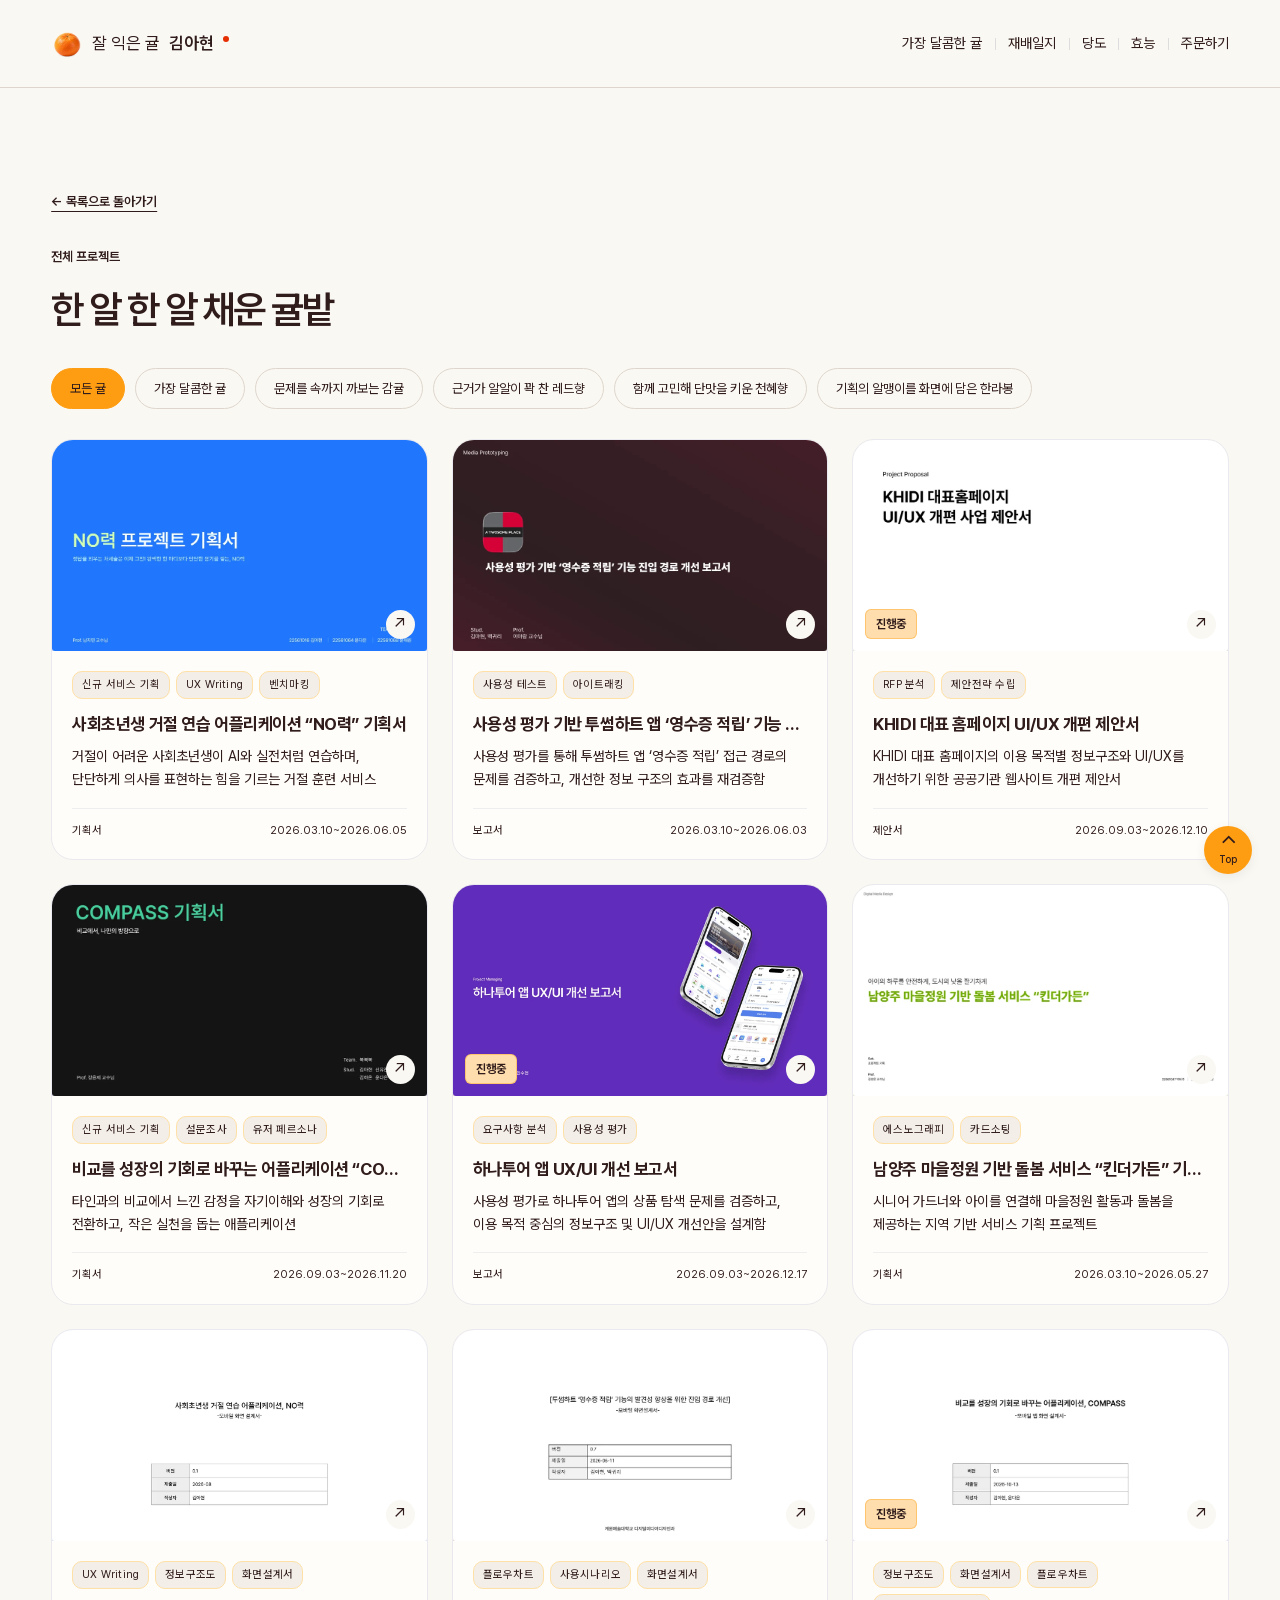
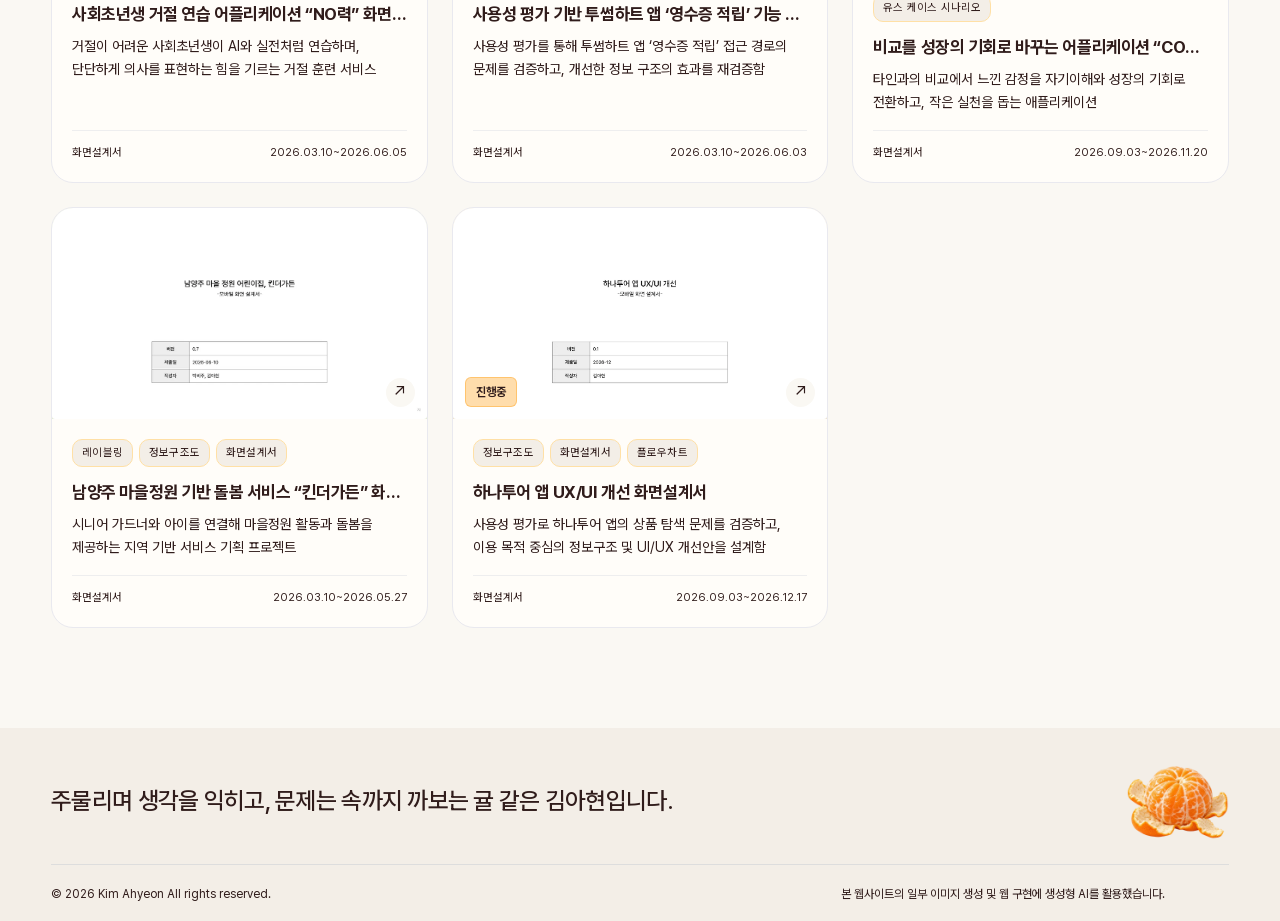
==== projects.html @ 457c982b "Add Kindergarden screen design previews" ====
<!doctype html>
<html lang="ko"><head><meta charset="utf-8"><meta name="viewport" content="width=device-width, initial-scale=1"><meta name="description" content="김아현의 전체 프로젝트를 문서 유형별로 살펴보세요."><meta name="theme-color" content="#FAF8F3"><title>잘 익은 귤 김아현</title><link rel="icon" href="assets/brand-tangerine.webp" type="image/webp"><link rel="stylesheet" href="styles.css?v=citrus-palette"><link rel="stylesheet" href="design-v2.css?v=citrus-palette"><link rel="stylesheet" href="storyboard.css?v=citrus-palette"><link rel="stylesheet" href="motion.css?v=citrus-palette"><script defer src="data.js?v=kindergarden-screen-previews"></script><script defer src="projects.js?v=detail-awards"></script><script defer src="motion.js?v=contact-cards"></script><link rel="stylesheet" href="palette.css?v=detail-awards"></head>
<body data-page="all-projects"><a class="skip" href="#main">본문 바로가기</a>
  <header class="header"><a class="brand" href="index.html#home" aria-label="김아현 포트폴리오 홈"><img src="assets/brand-tangerine.webp" alt="" width="32" height="32">잘 익은 귤 <b>김아현</b><span class="brand-dot"></span></a>
    <button id="menu-toggle" class="menu-toggle" aria-controls="gnb" aria-expanded="false">메뉴 <span>＋</span></button>
    <nav id="gnb" aria-label="주 메뉴"><a href="index.html#projects">가장 달콤한 귤</a><a href="index.html#career">재배일지</a><a href="index.html#skills">당도</a><a href="index.html#about">효능</a><a href="index.html#contact">주문하기</a></nav>
  </header>
<main id="main"><section id="projects" class="section all-projects" aria-labelledby="all-title"><a class="text-link" href="index.html#projects">← 목록으로 돌아가기</a><div class="section-head"><div><p class="eyebrow featured-label">전체 프로젝트</p><h1 id="all-title">한 알 한 알 채운 귤밭</h1></div></div><div id="project-filters" class="filters" role="group" aria-label="프로젝트 문서 분류"></div><p id="project-count" class="sr-only" aria-live="polite"></p><div id="project-grid" class="project-grid"></div><noscript>전체 프로젝트: NO력, 투썸하트, COMPASS, 킨더가든, 하나투어, KHIDI, 쿠팡 프레시. 필터와 상세 보기는 JavaScript가 필요합니다.</noscript></section></main>  <footer class="portfolio-footer"><div class="footer-main"><p>주물리며 생각을 익히고, 문제는 속까지 까보는 귤 같은 김아현입니다.</p><img src="assets/intro-tangerine.webp" loading="lazy" decoding="async" alt="껍질이 벗겨진 귤" width="1254" height="1254"></div><div class="footer-bottom"><span>© 2026 Kim Ahyeon All rights reserved.</span><span>본 웹사이트의 일부 이미지 생성 및 웹 구현에 생성형 AI를 활용했습니다.</span></div></footer>
  <a class="back-to-top" href="#projects" aria-label="맨 위로 이동"><span class="top-arrow" aria-hidden="true">⌃</span><span class="top-label" aria-hidden="true">Top</span></a>
  <dialog id="project-dialog" aria-labelledby="detail-title" aria-describedby="detail-summary"><header class="detail-header"><div><h2 id="detail-title" tabindex="-1"></h2><p id="detail-summary"></p></div><button id="detail-close" type="button" aria-label="프로젝트 상세 닫기">×</button></header><article id="project-detail" class="detail-body"></article></dialog>
</body></html>
---- styles.css ----
/* 1. 디자인 토큰: PDF의 흰 배경/주황 강조를 웹용 아이보리·귤색으로 확장.
 * PDF에 색상값과 폰트 지정은 없으므로 아래 값은 구현자가 선택한 값이다.
 * 외부 폰트·라이브러리 없이 오프라인에서도 동작한다. */
:root{--paper:#f7f5ed;--ink:#28372c;--muted:#647067;--orange:#b84909;--fruit:#ff8b16;--line:#d6d8cc;--green:#344e3a;--radius:22px;--pad:clamp(22px,5.7vw,100px)}
*{box-sizing:border-box}html{scroll-behavior:smooth;scroll-padding-top:100px}body{margin:0;background:var(--paper);color:var(--ink);font-family: "Pretendard","Apple SD Gothic Neo","Malgun Gothic",system-ui,sans-serif;line-height:1.65;word-break:keep-all}button,input,textarea{font:inherit}button,a{-webkit-tap-highlight-color:transparent}button{cursor:pointer}a{color:inherit;text-underline-offset:5px}button:disabled{cursor:default}img{max-width:100%;display:block}h1,h2,h3,h4,p{margin:0}h1,h2{letter-spacing:-.055em;line-height:1.22}h2{font-size:clamp(34px,4.1vw,62px);font-weight:600}h3{font-size:24px;letter-spacing:-.035em}em{color:var(--ink);font-style:normal}small{font-size:12px}a:focus-visible,button:focus-visible,input:focus-visible,textarea:focus-visible{outline:3px solid var(--orange);outline-offset:5px}.sr-only{position:absolute;width:1px;height:1px;padding:0;overflow:hidden;clip:rect(0,0,0,0);white-space:nowrap}.skip{position:fixed;top:-70px;left:20px;background:var(--ink);color:var(--ink);padding:12px;z-index:100}.skip:focus{top:15px}
/* 2. 전역 내비게이션: sticky 위치와 앵커 여백. 모바일은 명시적 펼침 버튼. */
.header{height:88px;padding:0 var(--pad);display:flex;align-items:center;justify-content:space-between;border-bottom:1px solid var(--line);position:sticky;top:0;background:rgba(247,245,237,.96);z-index:20;gap:25px}.brand{display:flex;align-items:center;gap:9px;text-decoration:none;white-space:nowrap;font-size:17px}.brand b{font-weight:600}.brand-dot{width:6px;height:6px;border-radius:50%;background:var(--orange);align-self:flex-start;margin-top:8px}.header nav{display:flex;align-items:center;gap:clamp(15px,2.5vw,40px)}nav a{text-decoration:none;font-size:14px;position:relative}nav small{display:block;color:var(--ink);font-size:10px}nav a::after{content:'';position:absolute;bottom:-6px;left:0;width:0;height:2px;background:var(--orange);transition:width .2s}nav a:hover::after,nav a[aria-current]::after{width:100%}.nav-contact{border:1px solid var(--ink);border-radius:30px;padding:9px 17px}.menu-toggle{display:none;border:0;background:transparent}.section{padding:100px var(--pad);scroll-margin-top:20px;max-width:1800px;margin:auto}.eyebrow{font-size:11px;letter-spacing:.15em;font-weight:600;margin-bottom:22px}.live-dot{display:inline-block;background:var(--orange);width:7px;height:7px;border-radius:50%;margin-right:7px}.button{display:inline-flex;align-items:center;justify-content:space-between;gap:35px;border-radius:40px;padding:17px 26px;text-decoration:none;border:1px solid var(--ink);font-size:14px;transition:transform .2s,background .2s}.button:hover{transform:translateY(-3px)}.primary{background:var(--green);color:var(--ink)}.primary:hover{background:#203b28}
/* 3. 귤 히어로. 벡터 자산은 해상도 독립적이고 장식은 보조기기에서 제외된다. */
.hero{display:grid;grid-template-columns:1fr 1fr;align-items:center;padding-top:70px;padding-bottom:25px;gap:30px;min-height:calc(100svh - 88px)}h1{font-size:clamp(44px,5.1vw,80px);font-weight:600}.hero-description{color:var(--ink);font-size:15px;margin:24px 0 30px}.document-links{display:flex;gap:20px;flex-wrap:wrap;margin-top:23px;font-size:12px}.unavailable{color:var(--ink);font-size:12px}.hero-art{position:relative;display:flex;flex-direction:column;align-items:center;justify-content:center;min-height:480px}.orbit-label{font-size:10px;letter-spacing:.25em;transform:rotate(-10deg);margin-bottom:0}.fruit-button{border:0;background:transparent;position:relative;padding:0;width:min(100%,520px);aspect-ratio:1;border-radius:50%}.whole{display:block;transition:transform .5s,opacity .4s}.whole img{width:100%;filter:drop-shadow(12px 30px 17px #7f6b3521)}.fruit-button:hover .whole{transform:rotate(-7deg) scale(1.04)}.inside{position:absolute;inset:17%;border-radius:50%;background:repeating-conic-gradient(#ffba51 0deg 66deg,#fff0c8 66deg 72deg);border:16px solid #f48213;opacity:0;transform:scale(.7) rotate(-25deg);transition:opacity .4s,transform .5s;box-shadow:0 20px 30px #ac691820}.inside span{position:absolute;font-size:14px;font-weight:700;color:var(--ink)}.inside span:nth-child(1){left:60%;top:25%}.inside span:nth-child(2){left:68%;top:55%}.inside span:nth-child(3){left:41%;top:73%}.inside span:nth-child(4){left:15%;top:50%}.inside span:nth-child(5){left:28%;top:20%}.fruit-button[aria-pressed=true] .whole{opacity:0;transform:scale(.8) rotate(15deg)}.fruit-button[aria-pressed=true] .inside{opacity:1;transform:scale(1) rotate(0)}.sticker{position:absolute;right:0;top:58%;background:#eef0d8;border:1px solid #536944;border-radius:50%;width:118px;height:118px;display:flex;flex-direction:column;justify-content:center;align-items:center;transform:rotate(14deg);font-size:16px;line-height:1.2;pointer-events:none}.sticker b{font-size:30px}.sticker small{margin-top:8px}.art-caption{font-size:12px;transform:rotate(-4deg);color:var(--ink)}.art-caption span{font-size:28px;padding-left:10px}.hero-foot{grid-column:1/-1;display:flex;justify-content:space-between;border-top:1px solid var(--line);padding-top:24px;font-size:10px;color:var(--ink);margin-top:30px}.hero-foot a{text-decoration:none;letter-spacing:.15em}.manifesto{background:var(--green);color:var(--ink);display:flex;align-items:center;justify-content:space-around;gap:25px;padding:22px;overflow:hidden;font-size:clamp(15px,2.5vw,34px);letter-spacing:-.03em;white-space:nowrap}.manifesto img{width:35px;transform:rotate(-15deg)}
/* 4. 목록: 첫 대표 프로젝트는 넓게, 나머지는 두 열. 문서 종류는 필터로 분리. */
.section-head{display:flex;justify-content:space-between;align-items:flex-end;margin-bottom:35px;gap:30px}.section-head>p{font-size:14px;color:var(--ink)}.filters{display:flex;gap:8px;flex-wrap:wrap;margin-bottom:30px}.filters button{border:1px solid var(--line);border-radius:30px;background:transparent;padding:10px 18px;font-size:13px;color:var(--ink);transition:background .2s}.filters button:hover{border-color:var(--green)}.filters button[aria-pressed=true]{background:var(--ink);color:var(--ink);border-color:var(--ink)}.project-grid{display:grid;grid-template-columns:1fr 1fr;gap:38px 26px}.project-card{min-width:0}.project-card:first-child.featured{grid-column:1/-1;display:grid;grid-template-columns:1.4fr 1fr;gap:40px;align-items:center}.card-visual{position:relative;min-height:280px;aspect-ratio:1.55;border-radius:var(--radius);padding:32px;display:flex;align-items:center;justify-content:center;overflow:hidden;text-decoration:none;background:#e1e7f2}.blue{background:#dbe5f8}.wine{background:#eadbda}.purple{background:#e4def2}.green{background:#e3ead5}.sand{background:#ede3d1}.sage{background:#dee7df}.mint{background:#d6e9e0}.card-visual img{width:100%;box-shadow:0 14px 35px #25302222;transition:transform .4s;border-radius:3px}.card-visual:hover img{transform:rotate(-2deg) scale(1.04)}.card-visual .card-number{position:absolute;top:18px;left:20px;font-size:11px;letter-spacing:.13em}.card-arrow{position:absolute;right:17px;bottom:17px;border-radius:50%;width:42px;height:42px;display:grid;place-items:center;background:var(--paper);font-size:23px;transition:transform .25s}.card-visual:hover .card-arrow{transform:rotate(45deg)}.card-type-art{text-align:center;font-size:clamp(32px,4vw,64px);letter-spacing:-.04em;font-weight:600}.card-type-art small{display:block;font-size:12px;letter-spacing:.15em;font-weight:400}.card-meta{padding-top:20px}.featured .card-meta{padding:0}.tag-row{display:flex;gap:8px;flex-wrap:wrap;margin-bottom:13px;font-size:10px;letter-spacing:.02em}.tag-row span{border:1px solid var(--line);border-radius:20px;padding:4px 9px}.tag-row .award{background:#edf0df;border-color:#9aa77d}.card-meta h3{font-size:28px;margin-bottom:10px}.card-meta h3 a{text-decoration:none}.card-meta p{font-size:14px;color:var(--ink);margin-bottom:18px}.text-link{font-size:13px;font-weight:600}.source-note{font-size:11px;color:var(--ink);margin-top:26px}.career{border-top:1px solid var(--line);border-bottom:1px solid var(--line);background:#eff0e5}.career-layout{display:grid;grid-template-columns:.7fr 1.3fr;gap:65px}.tree-art{display:flex;align-items:center;justify-content:center;flex-direction:column;padding-top:15px}.tree-crown{background:#d5dfc6;border-radius:50% 50% 45% 45%;height:250px;width:280px;position:relative}.tree-crown img{width:90px;position:absolute;left:90px;top:60px}.tree-crown span{position:absolute;font-size:12px;border:1px solid #8b9b73;border-radius:30px;padding:5px 12px;left:20px;top:65px}.tree-crown span+span{left:auto;right:20px;top:150px}.tree-trunk{width:9px;height:75px;background:#788365;margin-top:-8px}.tree-art>p{font-size:10px;letter-spacing:.16em;border-top:1px solid #8b9b73;padding-top:15px;width:90%;text-align:center}.career-row{padding:24px 0;border-bottom:1px solid #c9cebf;display:grid;grid-template-columns:60px 1fr;gap:18px}.career-row>span{color:var(--ink);font-size:13px}.career-row h3{font-size:19px}.career-row p{font-size:13px;color:var(--ink);margin-top:6px}.skill-layout{display:grid;grid-template-columns:1fr 1fr;gap:50px}.tool-panel{border:1px solid var(--line);padding:35px;border-radius:var(--radius)}.tool-panel>p{font-size:13px;color:var(--ink);margin-top:8px}.tool-list{margin-top:22px}.tool-item{padding:14px 0;border-bottom:1px solid var(--line);display:flex;justify-content:space-between;align-items:center;gap:15px}.tool-item span{font-size:10px;color:var(--ink);text-align:right}.process{padding:0;list-style:none;margin:24px 0 0}.process li{display:flex;gap:22px;padding:23px 0;border-top:1px solid var(--line)}.process li>span{color:var(--ink);font-size:12px}.process h4{font-size:20px}.process p{font-size:14px;color:var(--ink);margin:8px 0}.process a{font-size:12px}.about{display:grid;grid-template-columns:1fr 1.3fr;gap:60px;background:#ece8dc;border-radius:32px;margin:0 var(--pad);padding:70px;max-width:none}.about-seal{display:grid;place-content:center;border:1px solid var(--orange);color:var(--ink);height:120px;width:120px;border-radius:50%;text-align:center;transform:rotate(-12deg);margin-top:40px}.large-copy{font-size:clamp(24px,2.7vw,40px);line-height:1.45;letter-spacing:-.035em;margin-bottom:25px}.about-copy>p:not(.large-copy){font-size:14px;margin-top:18px;color:var(--ink)}.profile{margin-top:35px}.profile div{display:grid;grid-template-columns:90px 1fr;padding:10px 0;border-top:1px solid #c8c7bc;font-size:13px}.profile dd{margin:0}.profile dt{color:var(--ink)}.contact{display:grid;grid-template-columns:1fr 1fr;gap:80px}.contact>div>p:not(.eyebrow){margin-top:25px;color:var(--ink);font-size:14px}.contact-info{font-size:13px;margin-top:35px}.contact-info div{display:grid;grid-template-columns:65px 1fr;padding:9px 0}.contact-info dd{margin:0;color:var(--ink);overflow-wrap:anywhere}.contact form{padding:34px;border:1px solid var(--line);border-radius:var(--radius)}form h3{margin-bottom:22px}form label{display:block;font-size:12px;margin:18px 0 8px}input,textarea{display:block;width:100%;border:0;border-bottom:1px solid #a8b0a3;background:transparent;border-radius:0;padding:10px 0;color:var(--ink);font-size:14px}textarea{resize:vertical}form .button{width:100%;margin-top:26px}#form-status{font-size:11px;color:var(--ink);margin-top:15px}footer{padding:35px var(--pad);border-top:1px solid var(--line);display:flex;align-items:center;justify-content:space-between;gap:25px;font-size:10px}footer p{max-width:330px;color:var(--ink)}footer>a:last-child{white-space:nowrap}
/* 5. 상세 보기: 충분한 너비와 내부 스크롤. 표지는 실제 PDF 발췌만 사용. */
dialog{width:min(1100px,calc(100% - 32px));max-height:calc(100svh - 32px);padding:0;background:var(--paper);color:var(--ink);border:1px solid var(--line);border-radius:22px}dialog::backdrop{background:#142619a8;backdrop-filter:blur(5px)}body.modal-open{overflow:hidden}.dialog-bar{display:flex;justify-content:space-between;align-items:center;position:sticky;top:0;z-index:2;padding:18px 28px;background:var(--paper);border-bottom:1px solid var(--line);font-size:13px}.dialog-bar button{background:var(--ink);color:var(--ink);border:0;border-radius:25px;padding:8px 17px}.back-link{text-decoration:none}#project-detail{padding:clamp(22px,5vw,60px)}#project-detail h2{font-size:clamp(32px,4vw,54px);margin-bottom:16px}.detail-intro{font-size:18px;color:var(--ink);margin-bottom:30px}.detail-nav{display:flex;gap:15px;flex-wrap:wrap;font-size:12px;margin:25px 0}.detail-meta{display:grid;grid-template-columns:1fr 1fr;gap:0 30px;margin:20px 0 40px}.detail-meta div{border-top:1px solid var(--line);padding:14px 0;font-size:13px}.detail-meta dt{color:var(--ink);font-size:11px}.detail-meta dd{margin:5px 0 0}.detail-section{margin-top:42px;scroll-margin-top:90px}.detail-section h3{margin-bottom:14px}.detail-section p{font-size:14px;color:var(--ink)}.detail-section img{width:100%;border-radius:8px;margin:20px 0 10px}.download-row{display:flex;justify-content:space-between;gap:20px;align-items:center;border-top:1px solid var(--line);padding:18px 0}.download-row strong{font-size:14px}.download-row .button{padding:10px 18px;white-space:nowrap}.detail-end{border-top:1px solid var(--line);margin-top:45px;padding-top:25px;display:flex;justify-content:space-between;gap:20px;font-size:13px}
/* 6. 모션: 콘텐츠는 기본 노출. observer 생성 후에만 reveal 대기 상태 적용.
 * reduced-motion에서는 모든 이동/회전과 smooth scroll을 제거한다. */
.reveal{transition:opacity .65s,transform .65s}.motion-ready .reveal:not(.visible){opacity:0;transform:translateY(22px)}
@media(min-width:1600px){.hero{min-height:820px}}@media(max-width:1000px){.header{padding:0 24px}nav small{display:none}.header nav{gap:17px}.hero{padding-top:50px}.hero-art{min-height:350px}.sticker{width:90px;height:90px;right:-8px}.sticker b{font-size:24px}.career-layout{gap:25px}.skill-layout,.contact{gap:30px}.about{padding:45px;gap:30px}footer p{display:none}.card-visual{padding:25px;min-height:230px}}
@media(max-width:740px){html{scroll-padding-top:80px}.header{height:72px}.brand{font-size:15px}.menu-toggle{display:block;font-size:13px}.menu-toggle span{margin-left:8px}.header nav{display:none;position:absolute;top:72px;left:0;right:0;background:var(--paper);padding:20px 24px;border-bottom:1px solid var(--line);flex-direction:column;align-items:stretch;gap:0}.header nav.open{display:flex}.header nav a{padding:13px 0}.header nav small{display:inline;margin-left:10px}.header nav .nav-contact{padding:12px 18px;margin-top:10px}.section{padding-top:65px;padding-bottom:65px}.hero{grid-template-columns:1fr;padding-top:45px;gap:10px}.hero h1{font-size:clamp(42px,8.5vw,62px)}.hero-copy{position:relative;z-index:1}.hero-description{font-size:14px}.hero-art{min-height:0;width:min(100%,350px);justify-self:center;margin-top:20px}.orbit-label{font-size:8px}.fruit-button{max-width:340px}.sticker{right:0}.hero-foot{margin-top:25px;padding-top:20px;gap:15px}.hero-foot>span:first-child{display:none}.manifesto{justify-content:flex-start;font-size:21px;padding:18px}.manifesto img{width:27px}.section-head{display:block}.section-head>p{margin-top:20px}.eyebrow{margin-bottom:16px}.filters{gap:7px}.filters button{font-size:12px;padding:8px 12px}.project-grid{grid-template-columns:1fr;gap:32px}.project-card:first-child.featured{display:block}.card-visual{min-height:220px}.featured .card-meta{padding-top:20px}.card-meta h3{font-size:25px}.career-layout,.skill-layout,.contact,.about{grid-template-columns:1fr}.tree-art{display:none}.tool-panel{padding:25px}.about{padding:40px 25px;margin:0 16px}.about-label{display:grid;grid-template-columns:1fr 100px}.about-label .eyebrow{grid-column:1/-1}.about-seal{margin-top:0;width:95px;height:95px;font-size:13px}.profile{margin-bottom:0}.contact form{padding:25px}.contact{gap:35px}footer{flex-wrap:wrap;padding:28px 22px;gap:20px}footer .brand{width:100%}.detail-meta{grid-template-columns:1fr}.download-row{align-items:flex-start;flex-direction:column;gap:8px}.dialog-bar{padding:15px}.detail-end{flex-wrap:wrap}.inside span{font-size:11px}}
@media(prefers-reduced-motion:reduce){html{scroll-behavior:auto}*,*::before,*::after{animation:none!important;transition:none!important}.motion-ready .reveal:not(.visible){opacity:1;transform:none}.fruit-button:hover .whole{transform:none}.card-visual:hover img{transform:none}.button:hover{transform:none}}
---- design-v2.css ----
/* 요청한 두 번째 디자인 버전. 공통 섹션/접근성 규칙은 styles.css를 재사용한다.
 * Pretendard를 로컬 번들로 제공해 설치 여부와 네트워크 상태에 의존하지 않는다. */
@font-face{font-family:'Pretendard';src:url('assets/fonts/PretendardVariable.woff2') format('woff2');font-weight:100 900;font-style:normal;font-display:swap}
:root{--paper:#FAFAFA;--ink:#222222;--muted:#696969;--orange:#FF9900;--fruit:#FF9900;--line:#e7e7eb;--green:#222222;--radius:22px;--pad:clamp(22px,4vw,76px)}
body{font-family:'Pretendard',system-ui,sans-serif;background:#FAFAFA}em{color:var(--ink);text-decoration:underline;text-decoration-color:var(--orange);text-decoration-thickness:.075em;text-underline-offset:.11em}.header{background:rgba(250,250,250,.97)}.primary{background:var(--orange);border-color:var(--orange);color:var(--ink);font-weight:650}.primary:hover{background:#ffb13c}.brand img{object-fit:contain}.section-head>p{max-width:270px}.nav-contact{border-color:#d1d1d1}.hero{gap:20px;padding-top:40px;padding-bottom:20px;min-height:calc(100svh - 88px)}h1{font-size:clamp(42px,4.6vw,70px)}.hero-description{margin:22px 0}.document-links{margin-top:18px}.hero-art{min-height:420px}.orbit-label{transform:none;letter-spacing:.16em;color:var(--ink);font-size:10px}.fruit-button{width:min(100%,540px);border-radius:20px}.fruit-scene{display:block;position:relative;width:100%;aspect-ratio:1;will-change:transform}.fruit-scene>span{position:absolute;inset:0;display:block}.fruit-scene img{height:100%;width:100%;object-fit:contain;filter:none}.whole{opacity:1;transition:opacity .25s;z-index:2}.fruit-button:hover .whole{transform:none}.peeled-photo{opacity:0;transform:scale(.93);transition:opacity .7s .1s,transform .9s;z-index:1}.peel-shell{opacity:0;z-index:3;pointer-events:none;transform-origin:50% 80%;transition:transform 1s cubic-bezier(.2,.7,.2,1),opacity .85s}.peel-left{clip-path:polygon(0 0,50% 0,49% 100%,0 100%)}.peel-right{clip-path:polygon(50% 0,100% 0,100% 100%,51% 100%)}.fruit-button.peeling .whole{opacity:0}.fruit-button.peeling .peeled-photo{opacity:1;transform:scale(1)}.fruit-button.peeling .peel-left{animation:rind-left 1.15s both}.fruit-button.peeling .peel-right{animation:rind-right 1.15s both}.fruit-button.squeezing .fruit-scene{animation:knead .72s cubic-bezier(.36,0,.26,1)}
/* 첫 번째와 두 번째 제스처: 살짝 줄었다 원래 크기로 돌아오며 부드러운 질감을 표현. */
@keyframes knead{0%,100%{transform:scale(1)}38%{transform:scale(.91,.88) rotate(-1.2deg)}68%{transform:scale(1.025,1.015) rotate(.5deg)}}
/* 사진 껍질 레이어를 좌우로 열며 같은 구도의 속살 사진으로 전환. */
@keyframes rind-left{0%{opacity:1;transform:none}70%{opacity:.55;transform:translate(-12%,13%) rotate(-15deg) scale(.93)}100%{opacity:0;transform:translate(-19%,22%) rotate(-24deg) scale(.9)}}
@keyframes rind-right{0%{opacity:1;transform:none}70%{opacity:.55;transform:translate(12%,13%) rotate(15deg) scale(.93)}100%{opacity:0;transform:translate(19%,22%) rotate(24deg) scale(.9)}}
.intro-progress{display:flex;gap:15px;justify-content:center;margin-top:-4px;font-size:11px;color:var(--ink)}.intro-progress span{border-top:2px solid #ddd;padding-top:7px;transition:border-color .3s,color .3s}.intro-progress span.complete{border-color:var(--orange);color:var(--ink)}.art-caption{margin-top:13px;transform:none;text-align:center;font-size:12px}.hero-foot{margin-top:15px;padding-top:16px}.hero-foot a{letter-spacing:0}.hero-foot>span:last-child{font-variant-numeric:tabular-nums;color:var(--ink)}.manifesto{background:#fff1d9;color:var(--ink);border-block:1px solid #ffe0a8;font-size:clamp(17px,2vw,27px)}.manifesto img{width:30px;transform:none}.career{background:#f5f5f7}.tree-crown{background:#efefef}.tree-trunk{background:#aaa}.tree-art>p{border-color:#ccc}.career-row{border-color:var(--line)}.career-row>span,.process li>span{color:var(--ink)}.about{background:#f0f0f2}.about-seal{background:#fff7e7;color:var(--ink);border-color:var(--orange)}
.fruit-scene{overflow:hidden;border-radius:20px}/* 껍질의 이동 레이어가 페이지 가로 넘침을 만들지 않게 한정한다. */
/* 이미지/역량/제목/한줄소개/날짜를 하나의 카드 안에 그룹화.
 * 첫 카드만 늘리는 규칙을 제거해 대표 프로젝트도 동등한 무게로 보인다. */
.project-grid{display:grid;grid-template-columns:repeat(4,minmax(0,1fr));gap:24px}.project-card,.project-card:first-child.featured{grid-column:auto;display:flex;flex-direction:column;gap:0;border:1px solid #e9e9ef;border-radius:22px;overflow:hidden;background:#fff;transition:transform .22s,box-shadow .22s;min-width:0}.project-card:hover{transform:translateY(-5px);box-shadow:0 12px 26px #2222220a}.card-visual{border-radius:0;min-height:0;width:100%;aspect-ratio:1.55;padding:20px;flex-shrink:0}.card-visual img{width:100%;height:auto;max-height:100%;object-fit:contain;box-shadow:0 7px 18px #22222213;transition:transform .4s}.card-visual:hover img{transform:scale(1.035)}.card-type-art{font-size:clamp(24px,2.7vw,42px);line-height:1.3}.card-type-art small{font-size:10px;letter-spacing:0;margin-top:10px}.card-arrow{width:29px;height:29px;right:12px;bottom:12px;font-size:17px}.card-meta,.featured .card-meta{display:flex;flex-direction:column;flex:1;padding:20px}.tag-row{gap:6px;margin-bottom:13px;min-height:28px}.tag-row span{font-size:11px;padding:4px 9px;line-height:1.6;background:#fff7e8;border:1px solid #ffe0a6;color:var(--ink);border-radius:10px}.card-meta h3{font-size:23px;line-height:1.3;letter-spacing:-.025em;margin:0 0 12px}.card-meta h3 a{display:inline-block}.card-meta p.card-summary{font-size:14px;line-height:1.65;color:var(--ink);min-height:70px;margin:0 0 25px;font-weight:400}.card-date{border-top:1px solid #eeeeef;padding-top:14px;display:flex;gap:8px;align-items:center;margin-top:auto;color:var(--ink);font-size:12px;line-height:1.5}.card-date>span:first-child{color:var(--ink);font-size:18px}.filters button[aria-pressed=true]{background:#222;color:var(--ink)}.tool-item span{color:var(--ink)}.contact form{background:#fff}.profile div{border-color:#d9d9df}
@media(min-width:1600px){.hero{min-height:calc(100svh - 88px)}}
@media(max-width:1000px){.project-grid{grid-template-columns:repeat(2,minmax(0,1fr))}.card-type-art{font-size:36px}.hero-art{min-height:340px}.intro-progress{gap:10px;font-size:10px}}
@media(max-width:740px){.hero{min-height:calc(100svh - 72px);grid-template-columns:1fr;padding-top:25px;padding-bottom:18px;gap:8px}.hero h1{font-size:clamp(32px,7.8vw,48px)}.hero .eyebrow{font-size:9px;margin-bottom:14px}.hero-description{font-size:12px;margin:14px 0}.hero .button{font-size:12px;padding:12px 18px}.document-links{font-size:10px;margin-top:12px;gap:15px}.document-links .unavailable{font-size:10px}.hero-art{width:min(100%,290px);min-height:0;margin-top:0}.fruit-button{width:260px;max-width:100%}.orbit-label{font-size:8px;margin-top:7px}.intro-progress{margin-top:-9px;font-size:10px;gap:13px}.art-caption{font-size:10px;margin-top:8px}.hero-foot{margin-top:8px;font-size:9px;padding-top:12px;gap:10px}.hero-foot a{font-size:9px}.hero-foot>span:first-child{display:none}.project-grid{grid-template-columns:repeat(2,minmax(0,1fr));gap:14px}.card-meta,.featured .card-meta{padding:16px}.card-meta h3{font-size:20px}.card-meta p.card-summary{font-size:12px;min-height:80px}.tag-row span{font-size:10px;padding:3px 6px}.card-visual{padding:13px}.card-type-art{font-size:25px}.card-date{font-size:10px}.project-card{border-radius:18px}.manifesto{font-size:18px}.about-seal{background:#fff7e7}}
@media(max-width:520px){.project-grid{grid-template-columns:1fr}.card-meta{padding:22px}.card-meta p.card-summary{min-height:0;font-size:14px}.card-visual{aspect-ratio:1.7;padding:22px}.card-meta h3{font-size:25px}.card-date{font-size:12px}.tag-row span{font-size:12px}.card-type-art{font-size:40px}}
@media(prefers-reduced-motion:reduce){.fruit-button.squeezing .fruit-scene{animation:none}.fruit-button.peeling .peel-shell{animation:none;opacity:0}.peeled-photo{transition:none}.project-card:hover{transform:none;box-shadow:none}}

/* v3: 인트로와 소개를 별도 화면으로 분리. nav의 위치·세 단계 모션은 유지한다. */
.hero.section{display:flex;align-items:center;justify-content:center;height:calc(100svh - 88px);min-height:420px;padding:20px var(--pad);gap:0}
.hero .hero-art{display:flex;flex-direction:column;align-items:center;justify-content:center;width:100%;min-height:0;margin:0}
.intro-caption{color:var(--ink);font-size:14px;font-weight:400;letter-spacing:0;text-align:center;margin:0 0 16px}
.hero .fruit-button{width:clamp(240px,44vw,520px);max-width:min(100%,58svh);margin:0;padding:0;background:transparent;border:0}
.introduction{display:grid;grid-template-columns:minmax(0,1.35fr) minmax(0,1fr);gap:20px;align-items:center;min-height:calc(100svh - 88px);padding-block:80px}
.introduction-copy{text-align:left;min-width:0}
.introduction h1{font-size:clamp(24px,3vw,48px);font-weight:650;letter-spacing:-.05em;line-height:1.65;text-align:left}
.introduction h1 span{display:block;white-space:nowrap}
.introduction-fruit{width:100%;max-width:470px;height:auto;aspect-ratio:1 / 1;object-fit:contain;align-self:center;justify-self:center}
.intro-documents{display:flex;flex-wrap:wrap;gap:14px;margin-top:30px}
.intro-documents .button{background:#FF9900;border-color:#FF9900;color:var(--ink);padding:14px 24px;justify-content:center;gap:0;font-size:14px;font-weight:600}
.intro-documents .button:hover{background:#ffae33}
.document-status{font-size:12px;color:var(--ink);margin-top:14px;min-height:20px}
@media(max-width:740px){.hero.section{height:calc(100svh - 72px);min-height:350px;padding:20px}.hero .hero-art{width:100%;margin:0}.intro-caption{font-size:12px;margin-bottom:15px}.hero .fruit-button{width:clamp(240px,72vw,400px);max-width:min(100%,55svh)}.introduction{grid-template-columns:1fr;gap:24px;min-height:calc(100svh - 72px);padding:65px 22px}.introduction h1{font-size:clamp(19px,4.7vw,32px);line-height:1.7}.intro-documents{margin-top:24px;gap:10px}.intro-documents .button{padding:12px 18px;font-size:13px}.introduction-fruit{width:min(75%,320px);grid-row:2}}

/* v6: 메인 대표 작업 / 별도 전체 프로젝트 페이지.
 * 대표 작업의 빈 슬롯은 링크 없는 카드로 상태를 명확히 알린다. */
[hidden]{display:none!important}
.featured-label{letter-spacing:0;font-size:13px;color:var(--ink);margin-bottom:18px}
.featured-projects .project-grid{grid-template-columns:repeat(3,minmax(0,1fr))}
.all-projects-link{white-space:nowrap;align-self:center}
.all-projects .section-head{margin-top:32px}
.all-projects h1{font-size:clamp(34px,4.1vw,62px)}
.project-pending .card-visual{display:flex;align-items:center;justify-content:center}
.project-pending:hover{transform:none;box-shadow:none}
.header nav{gap:clamp(12px,1.7vw,28px)}
@media(max-width:1000px){.featured-projects .project-grid{grid-template-columns:repeat(2,minmax(0,1fr))}}
@media(max-width:740px){.all-projects-link{margin-top:24px}.header nav{gap:0}}
@media(max-width:520px){.featured-projects .project-grid{grid-template-columns:1fr}}

/* v8: 사용자 화면설계서 A4-6 / A4-8의 큰 틀.
 * 주황색 주석은 화면에 표시하지 않는다. 기존 실제 콘텐츠와 날짜 상태를 유지한다. */
.featured-projects{max-width:1440px;padding:64px var(--pad) 120px}
.featured-projects .section-head{align-items:flex-end;margin-bottom:36px;gap:24px}
.featured-projects .featured-label,.career-sidebar .eyebrow{font-size:14px;color:var(--ink);font-weight:400;letter-spacing:0;margin-bottom:10px}
.featured-projects h2,.career-sidebar h2{font-size:clamp(28px,2.3vw,36px);line-height:1.3;font-weight:700;letter-spacing:-.04em}
.featured-projects h2 em{color:var(--ink);background:none}
.featured-projects .all-projects-link{background:transparent;color:var(--ink);border:0;border-radius:0;padding:0;font-size:13px;gap:8px;align-self:flex-end;margin-bottom:5px}
.featured-projects .project-grid{gap:20px}
.featured-projects .project-card{border-color:#b6b6b6;border-radius:16px;cursor:pointer}
.featured-projects .card-visual{background:#fff;border-bottom:1px solid #ddd;aspect-ratio:1.7;padding:28px;min-height:0}
.featured-projects .card-visual img{box-shadow:none;max-width:100%;max-height:100%;object-fit:contain}
.featured-projects .project-card:hover .card-visual img{transform:scale(1.055)}
.featured-projects .project-card:hover{transform:none;box-shadow:0 4px 18px #22222220}
.featured-projects .card-arrow{display:none}
.featured-projects .card-meta{padding:16px;min-height:222px}
.featured-projects .tag-row{min-height:24px;margin-bottom:10px}
.featured-projects .card-meta h3{font-size:16px;line-height:1.5;margin-bottom:20px;min-height:48px;letter-spacing:-.03em}
.featured-projects .card-meta h3 a{text-decoration:none}
.featured-projects .card-meta p.card-summary{font-size:12px;color:var(--ink);line-height:1.6;min-height:40px;margin-bottom:18px}
.card-date .card-document-type{color:var(--ink);font-size:12px}
.featured-projects .card-date{justify-content:space-between;font-size:11px;padding-top:12px;border-top-color:#e5e5e5}
.featured-projects .project-pending{cursor:default}
.featured-projects .project-pending:hover{box-shadow:none}
.career{max-width:none;background:#f5f5f5;padding:72px max(var(--pad),calc((100vw - 1276px)/2)) 80px}
.career .career-layout{display:grid;grid-template-columns:minmax(190px,1fr) minmax(0,2.7fr);gap:44px;align-items:start}
.career-sidebar h2{margin-bottom:28px}
.career-sidebar .filters{display:flex;flex-direction:column;align-items:flex-start;gap:12px;margin:0}
.career-sidebar .filters button{font-size:14px;padding:8px 20px;border:1px solid #aaa;background:transparent;line-height:1.5}
.career-sidebar .filters button[aria-pressed=true]{background:#FF8800;border-color:#FF8800;color:var(--ink)}
.career-records{border:1px solid #a4a4a4;border-radius:16px;padding:24px 32px;min-height:330px}
.career .career-row{display:grid;grid-template-columns:minmax(0,1fr) auto;gap:30px;align-items:center;padding:24px 0;border-top:0;border-bottom:1px solid #e0e0e0}
.career .career-row:last-child{border-bottom:0}
.career .career-row h3{font-size:16px;line-height:1.5;font-weight:600;letter-spacing:-.02em}
.career .career-row p{font-size:14px;color:var(--ink);margin-top:4px;line-height:1.6}
.career .career-date{font-size:16px;color:var(--ink);font-weight:650;white-space:nowrap}
@media(max-width:1000px){.career .career-layout{grid-template-columns:190px minmax(0,1fr);gap:25px}.featured-projects .project-grid{grid-template-columns:repeat(3,minmax(0,1fr))}.featured-projects .card-visual{padding:15px}.featured-projects .card-meta{padding:13px}.featured-projects .card-date{flex-wrap:wrap}}
@media(max-width:740px){.featured-projects{padding:55px 22px 70px}.featured-projects .section-head{display:flex;align-items:flex-start;flex-direction:column;gap:18px}.featured-projects .all-projects-link{align-self:flex-start;margin:0}.featured-projects .project-grid{grid-template-columns:1fr}.featured-projects .card-meta{min-height:0;padding:20px}.featured-projects .card-meta h3{min-height:0;font-size:18px}.featured-projects .card-visual{padding:26px}.career{padding:55px 22px}.career .career-layout{grid-template-columns:1fr;gap:26px}.career-sidebar h2{margin-bottom:22px}.career-sidebar .filters{flex-direction:row;flex-wrap:wrap;gap:8px}.career-sidebar .filters button{font-size:12px;padding:7px 13px}.career-records{padding:8px 20px;min-height:220px}.career .career-row{gap:16px}.career .career-row h3{font-size:15px}.career .career-row p{font-size:13px}.career .career-date{font-size:13px}}
@media(prefers-reduced-motion:reduce){.featured-projects .project-card:hover .card-visual img{transform:none}}
.featured-projects h2 em{text-decoration:none}.featured-projects .card-date .card-document-type{font-size:11px;color:var(--ink)}

/* v9: A4-1 / 9 / 10 / 11 화면 구성. 인트로 상태 머신은 유지한다. */
.hero .fruit-button{width:clamp(240px,28vw,360px);max-width:min(100%,52svh)}
.hero .intro-caption{font-size:15px;margin-bottom:30px;color:var(--ink)}
.introduction{max-width:1440px;min-height:500px;padding-block:85px;grid-template-columns:minmax(0,1.6fr) minmax(0,1fr);gap:60px}
.introduction h1{font-size:clamp(24px,2.5vw,38px);line-height:1.6;font-weight:500}
.introduction-fruit{max-width:320px;height:auto}
.intro-documents .button{border-radius:10px;font-size:14px;padding:14px 24px}
.about{display:block;background:#f5f5f5;margin:0;max-width:none;border-radius:0;padding:80px var(--pad)}
.about-inner{max-width:1276px;margin:auto}
.about .eyebrow,.contact .eyebrow{font-size:14px;font-weight:400;letter-spacing:0;color:var(--ink);margin-bottom:10px}
.about h2,.contact h2{font-size:clamp(28px,2.3vw,36px);font-weight:700;line-height:1.3}
.about-stories{margin-top:40px}
.about-stories article{padding:30px 0;border-bottom:1px solid #ddd}
.about-stories article:first-child{padding-top:0}
.about-stories article:last-child{border:0;padding-bottom:0}
.about-stories h3{font-size:22px;line-height:1.5;letter-spacing:-.03em;margin-bottom:14px}
.about-stories p{font-size:15px;line-height:1.85;color:var(--ink)}
.contact{display:block;max-width:1440px;padding:80px var(--pad) 100px}
.contact form{margin-top:36px;border:1px solid #555;border-radius:14px;padding:32px;background:#fff}
.contact form h3{font-size:24px;line-height:1.4;margin-bottom:34px}
.contact form label{font-size:14px;margin:28px 0 8px}
.contact input,.contact textarea{font-size:14px;border-bottom:1px solid #777;padding:10px 0;line-height:1.6}
.contact textarea{min-height:62px}
.contact form .button{background:#444;color:var(--ink);border-color:#444;border-radius:10px;justify-content:center;font-weight:400;padding:14px;margin-top:36px}
.contact form .button:hover{background:#222}
.contact #form-status{font-size:12px}
.contact .contact-info{display:grid;grid-template-columns:repeat(3,minmax(0,1fr));gap:22px;margin-top:30px}
.contact-info>div{display:flex;align-items:center;gap:14px;border:1px solid #777;background:#f5f5f5;border-radius:12px;padding:20px}
.contact-info>div>div{display:block;padding:0}
.contact-info dt{font-size:13px;font-weight:650;color:var(--ink);line-height:1.5}
.contact-info dd{font-size:14px;color:var(--ink);margin-top:4px}
.contact-icon{display:grid;place-items:center;width:42px;height:42px;border:1px solid #777;border-radius:50%;flex-shrink:0;font-size:20px}
.portfolio-footer{display:block;background:#f5f5f5;border-top:0;padding:42px var(--pad) 24px}
.footer-main{max-width:1276px;margin:auto;display:flex;align-items:center;justify-content:space-between;gap:30px;padding-bottom:24px}
.portfolio-footer .footer-main p{display:block;max-width:none;color:var(--ink);font-size:24px;line-height:1.5;font-weight:500;letter-spacing:-.03em}
.footer-main img{width:160px;height:auto;object-fit:contain}
.footer-bottom{max-width:1276px;margin:auto;border-top:1px solid #ddd;padding-top:20px;color:var(--ink);font-size:12px}
.back-to-top{position:fixed;right:28px;bottom:26px;z-index:19;width:48px;height:48px;border-radius:50%;display:grid;place-items:center;background:#444;color:var(--ink);text-decoration:none;font-size:26px;line-height:1;box-shadow:0 3px 12px #0001}
@media(max-width:740px){.hero .fruit-button{width:clamp(240px,62vw,340px);max-width:min(100%,50svh)}.hero .intro-caption{font-size:13px;margin-bottom:20px}.introduction{grid-template-columns:1fr;gap:25px;padding:55px 22px;min-height:0}.introduction h1{font-size:clamp(19px,4.7vw,30px)}.introduction-fruit{width:min(70%,260px)}.about{padding:55px 22px}.about-stories{margin-top:30px}.about-stories h3{font-size:19px}.about-stories p{font-size:14px}.contact{padding:55px 22px 65px}.contact form{padding:24px 20px}.contact form h3{font-size:20px}.contact .contact-info{grid-template-columns:1fr;gap:12px}.contact-info>div{padding:16px}.portfolio-footer{padding:30px 22px 22px}.portfolio-footer .footer-main p{font-size:17px}.footer-main img{width:95px}.footer-main{gap:14px}.back-to-top{width:40px;height:40px;right:16px;bottom:16px;font-size:23px}}

/* v10: A4-8의 귤 당도 영역. 최대 15 Brix의 역량 메타포. */
.sweetness{max-width:1440px;padding:80px var(--pad)}
.sweetness-layout{display:grid;grid-template-columns:minmax(240px,1fr) minmax(0,1.65fr);gap:70px;align-items:start}
.sweetness-intro .eyebrow{font-size:14px;letter-spacing:0;font-weight:400;color:var(--ink);margin-bottom:10px}
.sweetness h2{font-size:clamp(28px,2.3vw,36px);line-height:1.3;font-weight:700}
.sweetness-legend{font-size:13px;color:var(--ink);line-height:1.6;margin-top:18px}
.sweetness-intro img{width:260px;max-width:90%;height:auto;margin-top:28px;object-fit:contain}
.sweetness-tools{padding-top:52px}
.sweetness-tool{margin-bottom:34px}
.sweetness-tool:last-child{margin-bottom:0}
.sweetness-tool-heading{display:flex;align-items:baseline;justify-content:space-between;gap:20px}
.sweetness-tool h3{font-size:19px;font-weight:650;line-height:1.5;letter-spacing:0}
.sweetness-tool-heading span{font-size:14px;color:var(--ink);white-space:nowrap}
.sweetness-tool p{font-size:14px;color:var(--ink);line-height:1.6;margin:6px 0 10px}
.sweetness-tool meter{display:block;width:100%;height:12px;appearance:none;-webkit-appearance:none;background:#eee;border:0;border-radius:0}
.sweetness-tool meter::-webkit-meter-bar{background:#eee;border:0;border-radius:0;height:12px;box-shadow:none}
.sweetness-tool meter::-webkit-meter-optimum-value{background:#bcbcbc;border-radius:0}
.sweetness-tool meter::-moz-meter-bar{background:#bcbcbc;border-radius:0}
@media(max-width:740px){.sweetness{padding:55px 22px}.sweetness-layout{grid-template-columns:1fr;gap:28px}.sweetness-intro img{width:180px;max-width:65%;margin-top:20px}.sweetness-tools{padding-top:0}.sweetness-tool{margin-bottom:26px}.sweetness-tool h3{font-size:18px}.sweetness-tool p{font-size:13px}}
/* v15: 귤 성분표의 네 소개 항목을 2열 2행으로 배치. */
.about-stories{display:grid;grid-template-columns:repeat(2,minmax(0,1fr));gap:32px 48px}
.about-stories article,.about-stories article:first-child,.about-stories article:last-child{padding:0 0 28px;border-bottom:1px solid #ddd;min-width:0}
.about-stories p br{display:none}
@media(max-width:740px){.about-stories{grid-template-columns:1fr;gap:26px}.about-stories article:last-child{border-bottom:0;padding-bottom:0}}

/* 위로 가기: 화살표와 텍스트를 한 개의 원형 링크 안에 배치한다. */
.back-to-top{display:flex;flex-direction:column;justify-content:center;gap:0}
.back-to-top .top-arrow{font-size:23px;line-height:18px;height:18px}
.back-to-top .top-label{font-size:10px;line-height:13px;font-weight:500}
@media(max-width:740px){.back-to-top .top-arrow{font-size:20px;line-height:15px;height:15px}.back-to-top .top-label{font-size:9px;line-height:11px}}

/* 히어로의 세 번째 단계: 분할 레이어 없이 두 실사 이미지를 교차 페이드한다. */
#peel .peel-shell{display:none}
#peel .whole{transition:opacity .85s ease;transform:none}
#peel .peeled-photo{transform:none;transition:opacity .85s ease}
#peel.peeling .peeled-photo{transform:none}
@media(prefers-reduced-motion:reduce){#peel .whole,#peel .peeled-photo{transition:none}}

/* 저작권과 제작 안내를 같은 서체 및 기준선으로 정렬한다. */
.portfolio-footer .footer-bottom{display:flex;align-items:baseline;justify-content:space-between;gap:12px 24px;flex-wrap:wrap}
.footer-bottom>span{font:inherit;color:inherit}
.contact-icon img{display:block;width:20px;height:20px;object-fit:contain}

.portfolio-footer .footer-bottom{padding-right:64px}
@media(max-width:740px){.portfolio-footer .footer-bottom{padding-right:40px}}

/* 긴 문서 버튼 이름도 한 줄로 표시한다. */
.intro-documents .button{white-space:nowrap}
@media(hover:hover){
  #career-filters button[aria-pressed=false]:hover{background:#e9e9e9}
}
---- storyboard.css ----
/* 스토리보드 v0.8 반영. Pretendard / #FAFAFA / #FF9900 무드 유지. */
#gnb a[aria-current]{font-weight:700;color:var(--ink)}
.introduction{
  grid-template-columns:minmax(0,1fr) clamp(130px,17vw,205px);
  min-height:0;
  padding-block:36px 44px;
  gap:24px;
}
.introduction h1{font-size:clamp(21px,2.05vw,31px);word-break:keep-all}
.introduction-fruit{width:100%}
:is(.featured-projects,.all-projects) .card-date .card-document-type{font-size:11px;color:var(--ink)}
.featured-projects .card-date,.all-projects .card-date{gap:8px;flex-wrap:wrap;justify-content:space-between;font-size:11px}

.all-projects .project-grid{grid-template-columns:repeat(3,minmax(0,1fr))}
.all-projects h1{font-size:clamp(30px,3vw,44px)}
.all-projects .card-meta h3{font-size:17px;line-height:1.5}
.all-projects .card-summary{font-size:13px}
.all-projects .filters{max-width:1100px;gap:10px}
.all-projects .filters button{font-size:13px;line-height:1.5;white-space:normal;text-align:left}
.all-projects .tag-row{flex-wrap:wrap}
/* 도구 6개를 2열 3행으로 배치하고 0~15 Brix meter 사용. */
.sweetness .eyebrow{font-size:14px;color:var(--ink);letter-spacing:0;font-weight:400;margin-bottom:10px}
.sweetness-tools{display:grid;grid-template-columns:repeat(2,minmax(0,1fr));gap:36px 64px;padding-top:36px}
.sweetness-tool{display:grid;grid-template-columns:60px minmax(0,1fr);gap:20px;margin:0;align-items:start}
.tool-symbol{width:60px;height:60px;display:grid;place-items:center;border:1px solid #ddd;border-radius:14px;background:#fff;color:var(--ink);font-size:23px;font-weight:700}
.sweetness-tool h3{font-size:19px}
.sweetness-tool p{min-height:44px;font-size:13px;margin-top:4px;color:var(--ink)}
.tool-meter-row{display:flex;align-items:center;gap:12px}
.tool-meter-row meter{flex:1;min-width:0;height:10px}
.tool-meter-row span{white-space:nowrap;font-size:13px}
.sweetness-legend{margin-top:32px;color:var(--ink);font-size:12px}
/* 강점은 상단 한 행, 역량은 기존 2열 2행. */
.about-strength{display:grid;grid-template-columns:minmax(0,1fr) 160px;gap:40px;align-items:center;margin-top:32px;padding:28px 30px;border:1px solid #ddd;border-radius:14px;background:#fafafa}
.about-strength h3{font-size:22px;line-height:1.5;margin-bottom:12px}
.about-strength p{font-size:15px;line-height:1.85;color:var(--ink)}
.about-strength img{width:160px;height:auto;object-fit:contain}
.about-stories{margin-top:24px;gap:24px}
.about-stories article,.about-stories article:first-child,.about-stories article:last-child{padding:26px;border:1px solid #ddd;border-radius:14px;background:#fafafa}
.about-stories h3{font-size:20px}
.about-stories p{font-size:14px}
.contact form{padding-top:20px}
/* 고정 제목 영역 + 독립 본문 스크롤. 닫힌 dialog는 flex로 표시하지 않는다. */
#project-dialog{padding:0;width:min(1000px,calc(100% - 48px));max-width:1000px;height:min(850px,calc(100svh - 80px));max-height:calc(100svh - 40px);border:1px solid #ddd;border-radius:18px;background:#fff;overflow:hidden}
#project-dialog[open]{display:flex;flex-direction:column}
#project-dialog::backdrop{background:rgb(0 0 0 / .52)}
.detail-header{display:flex;flex-shrink:0;align-items:flex-start;gap:24px;padding:25px 30px 20px;border-bottom:1px solid #e5e5e5;background:#fff}
.detail-header>div{min-width:0;flex:1}
.detail-header h2{font-size:clamp(18px,2vw,25px);line-height:1.45;font-weight:700;letter-spacing:-.025em}
.detail-header p{font-size:12px;line-height:1.6;color:var(--ink);margin-top:6px}
#detail-close{border:0;background:transparent;font-size:29px;line-height:1;width:36px;height:36px;flex-shrink:0;border-radius:50%;padding:0;color:var(--ink)}
#detail-close:hover{background:#f0f0f0}
#project-detail.detail-body{overflow-y:auto;overscroll-behavior:contain;min-height:0;flex:1;padding:26px 30px 30px;scroll-behavior:smooth}
.project-facts{
  display:grid;
  grid-template-columns:minmax(0,1fr) minmax(0,1.45fr);
  grid-template-rows:repeat(3,auto);
  grid-auto-flow:column;
  column-gap:clamp(16px,3vw,36px);
  align-items:start;
  margin:0 0 25px;
  font-size:14px;
}
@media(max-width:560px){
  .project-facts{grid-template-columns:minmax(0,1fr);grid-template-rows:none;grid-auto-flow:row}
}
.project-facts>div{display:grid;grid-template-columns:95px minmax(0,1fr);gap:12px;padding:5px 0}
.project-facts dt{font-weight:600}
.project-facts dd{margin:0;line-height:1.65}
.project-stories{display:grid;gap:14px}
.project-story{border:1px solid #ddd;border-radius:11px;padding:22px}
.project-story.story-growth{background:#f5f5f5}
.project-story .story-label{font-size:12px;line-height:1.5;color:var(--ink);margin-bottom:9px}
.project-story h3{font-size:17px;line-height:1.55;letter-spacing:-.02em;margin-bottom:8px}
.project-story>p:last-child{font-size:14px;line-height:1.85;color:var(--ink)}
.project-previews{margin:26px 0}
.project-previews figure{margin:0 0 20px}
.project-previews img{width:100%;height:auto;object-fit:contain;border-radius:8px}
.preview-pending{border:1px dashed #ddd;border-radius:11px;padding:30px 22px;background:#fafafa}
.preview-pending h3{font-size:16px;margin-bottom:10px}
.preview-pending p{font-size:14px;color:var(--ink);line-height:1.7}
.preview-pending .preview-note{font-size:12px;margin-top:6px}
.project-downloads-top{margin-bottom:30px}
.project-downloads-top .download-status:empty{margin:0;min-height:0}
.project-downloads{display:flex;flex-wrap:wrap;gap:12px}
.project-downloads .button{width:240px;max-width:100%;font-size:13px;padding:13px 18px;border-radius:10px;gap:10px}
.pending-download{background:#f3f3f3;color:var(--ink);border-color:#ddd;cursor:default}
.pending-download:hover{transform:none}
.download-state{font-size:11px;white-space:nowrap}
.download-status{font-size:12px;color:var(--ink);margin-top:10px;min-height:20px}
@media(max-width:1000px){.sweetness-tools{gap:30px}.sweetness-tool{grid-template-columns:46px minmax(0,1fr);gap:12px}.tool-symbol{width:46px;height:46px;font-size:19px}.all-projects .project-grid{grid-template-columns:repeat(2,minmax(0,1fr))}}
@media(max-width:740px){.introduction{grid-template-columns:1fr;gap:12px;padding:26px 22px 30px}.introduction-fruit{width:min(42vw,150px)}.introduction h1{font-size:clamp(22px,4.7vw,30px)}.sweetness-tools{grid-template-columns:1fr;gap:26px}.sweetness-tool p{min-height:0}.sweetness-legend{line-height:1.8}.about-strength{grid-template-columns:1fr;gap:15px;padding:22px}.about-strength img{width:130px;justify-self:center}.about-strength h3{font-size:20px}.about-strength p{font-size:14px}.about-stories article:last-child{border-bottom:1px solid #ddd;padding-bottom:26px}#project-dialog{width:calc(100% - 20px);height:calc(100svh - 24px);max-height:calc(100svh - 24px);border-radius:12px}.detail-header{padding:18px 16px 14px;gap:8px}.detail-header h2{font-size:17px}.detail-header p{font-size:11px}#project-detail.detail-body{padding:20px 16px}.project-facts{font-size:13px}.project-facts>div{grid-template-columns:70px minmax(0,1fr);gap:9px}.project-story{padding:18px}.project-story h3{font-size:16px}.project-story>p:last-child{font-size:13px}}
@media(max-width:520px){.all-projects .project-grid{grid-template-columns:1fr}}
@media(prefers-reduced-motion:reduce){#project-detail.detail-body{scroll-behavior:auto}}

/* v21: 채움에만 30% alpha 적용, 텍스트와 테두리는 불투명 유지. */
.project-story.story-growth{background:rgb(255 136 0 / 30%);border-color:#FF8800}
.career .career-row p.career-result{color:var(--ink)}

/* v22: 결과물 설명은 학력 상세 설명과 동일한 색상. */
.career .career-row p.career-result{color:var(--ink)}
.project-story.story-growth .story-label{color:var(--ink)}

.project-previews .preview-title{font-size:20px;line-height:1.5;font-weight:650;margin:0 0 18px;letter-spacing:-.02em}

/* v25: 브라우저 코멘트 반영. 채움의 alpha만 조절한다. */
.about{background:rgb(255 136 0 / 20%)}
.project-previews.effort-preview{margin-top:52px}
.project-previews .preview-title{display:flex;align-items:center;gap:8px}
.project-previews .preview-title img.preview-emoji{width:24px;height:24px;max-width:24px;border-radius:0;object-fit:contain;flex-shrink:0}

/* v26: 모든 팝업의 미리보기 제목/간격 통일. */
.project-previews{margin-top:52px}


/* 제목 바로 아래에 소개를 두고, 날짜 줄은 카드 하단에 정렬한다. */
:is(.featured-projects,.all-projects) .card-meta{min-height:0}
:is(.featured-projects,.all-projects) .card-meta h3{min-height:0;margin-bottom:8px}
:is(.featured-projects,.all-projects) .card-meta h3 a{
  display:block;
  overflow:hidden;
  text-overflow:ellipsis;
  white-space:nowrap;
}
:is(.featured-projects,.all-projects) .card-meta p.card-summary{min-height:0;margin-bottom:16px}

a[href],button:not(:disabled),summary,label[for],[role="button"],.project-card[data-project]{
  cursor:pointer;
}

@media(min-width:741px){
  #gnb{--menu-gap:clamp(18px,2vw,32px);gap:var(--menu-gap)}
  #gnb a+a::before{
    content:"";
    position:absolute;
    left:calc(var(--menu-gap) / -2);
    top:50%;
    height:12px;
    border-left:1px solid #ddd;
    transform:translateY(-50%);
    pointer-events:none;
  }
}
@media(max-width:740px){
  #gnb a{padding-block:15px}
  #gnb a+a{border-top:1px solid #e5e5e5}
}

/* 세로 표지에서 제목이 있는 상단을 가로 카드 비율에 맞춰 보여준다. */
.all-projects [data-project="khidi"] .card-visual img{
  object-position:50% 22%;
}

/* 문서 이미지에 등록된 설명을 작게 표시한다. */
.project-previews figcaption{margin-top:8px;font-size:13px;line-height:1.6;color:var(--ink)}

/* 문서 장표에만 얇은 회색 테두리를 적용한다. */
.project-previews figure>img{display:block;box-sizing:border-box;border:1px solid #ddd}
---- motion.css ----
/* v20: 제공된 원본 표지는 16:9 비율로 여백 없이 표시한다. */
.featured-projects .card-visual,.all-projects .card-visual{padding:0;aspect-ratio:16/9;overflow:hidden;position:relative;min-height:0}
.featured-projects .card-visual img,.all-projects .card-visual img{display:block;width:100%;height:100%;max-width:none;max-height:none;object-fit:cover;box-shadow:none;transform:scale(1);transition:transform .45s cubic-bezier(.2,.65,.3,1)}
.featured-projects .project-card:hover .card-visual img,.all-projects .project-card:hover .card-visual img,.project-card:focus-within .card-visual img{transform:scale(1.045)}
.featured-projects .all-projects-link{background:#FF9900;color:var(--ink);border:1px solid #FF9900;border-radius:10px;padding:12px 18px;gap:12px;margin-bottom:0}
.featured-projects .all-projects-link:hover{background:#ffae33}
.all-projects-link .tour-label{text-decoration:none;text-underline-offset:5px;text-decoration-thickness:1px}
.all-projects-link:hover .tour-label,.all-projects-link:focus-visible .tour-label{text-decoration:underline}
/* 콘텐츠는 기본 노출한다. JS가 관찰을 준비한 요소에만 대기 상태를 적용한다.
 * transform은 바깥 컨테이너에 적용해 카드 hover/이미지 확대와 충돌하지 않는다. */
[data-scroll-reveal]{transition:opacity .75s ease,translate .75s cubic-bezier(.2,.65,.3,1);transition-delay:var(--reveal-delay,0ms)}
html[data-scroll-motion="ready"] [data-scroll-reveal="waiting"]{opacity:0;translate:0 24px}
html[data-scroll-motion="ready"] [data-scroll-reveal="shown"]{opacity:1;translate:0 0}
html[data-scroll-motion="ready"] [data-scroll-reveal="waiting"]:focus-within{opacity:1;translate:0 0}
/* native meter는 정확한 실제 값을 보조기기에 전달한다.
 * 별도 시각 레이어만 0→실제 비율로 확대하여 의미 값과 모션을 분리한다. */
.tool-meter-row .gauge-shell{display:block;flex:1;min-width:0;height:10px;position:relative}
.gauge-shell .native-meter{position:absolute;width:1px;height:1px;opacity:0;overflow:hidden;pointer-events:none}
.gauge-track{position:absolute;inset:0;display:block;background:#eee;overflow:hidden}
.gauge-fill{display:block;width:100%;height:100%;background:#bcbcbc;transform:scaleX(var(--level));transform-origin:left;transition:transform 1.2s cubic-bezier(.18,.7,.24,1);transition-delay:140ms}
html[data-scroll-motion="ready"] .sweetness-tool[data-scroll-reveal="waiting"] .gauge-fill{transform:scaleX(0)}
@media(prefers-reduced-motion:reduce){[data-scroll-reveal]{opacity:1!important;translate:none!important;transition:none!important}.gauge-fill{transform:scaleX(var(--level))!important;transition:none!important}.project-card:hover .card-visual img,.project-card:focus-within .card-visual img{transform:none!important}}

/* v22: 당도 게이지의 채워진 부분만 강조색 적용. */
.gauge-fill{background:#FF8800}

/* v25: 테두리/채움 없는 주황색 텍스트 링크, hover/focus 밑줄. */
.featured-projects .all-projects-link{background:transparent;border:0;border-radius:0;color:var(--ink);padding:0;margin-bottom:5px}
.featured-projects .all-projects-link:hover{background:transparent;color:var(--ink)}
/* v27: 기본 밑줄과 두 탐색 링크의 동일한 hover 상승. */
.all-projects-link .tour-label{text-decoration:underline}
.all-projects>.text-link{display:inline-block;transition:transform .2s}
.all-projects>.text-link:hover{transform:translateY(-3px)}
.about .about-inner>.eyebrow{color:var(--ink)}
@media(prefers-reduced-motion:reduce){.all-projects>.text-link:hover{transform:none}}
.featured-projects .all-projects-link{transition:transform .2s}
.featured-projects .all-projects-link:hover{transform:translateY(-3px)}
@media(prefers-reduced-motion:reduce){.featured-projects .all-projects-link:hover{transform:none}}

/* 12 Brix 게이지에 미세한 시각적 차이를 둔다. */
.sweetness-tool[data-brix="12"] .gauge-fill{opacity:.78}
---- palette.css ----
:root {
  --paper: #faf8f3;
  --ink: #301c1b;
  --muted: var(--ink);
  --orange: #ff9d12;
  --fruit: var(--orange);
  --off-red: #e52e01;
  --line: #ded6cc;
  --surface: #fffdf9;
  --section-tint: #f3eee7;
  --orange-tint: #ffe9bf;
}

body,
.header {
  background: var(--paper);
}

.introduction {
  grid-template-columns: minmax(0, 1fr);
  border-bottom: 1px solid #d5d5d5;
}

.introduction-copy,
.introduction h1 {
  text-align: center;
}

.introduction h1 {
  font-weight: 700;
}

.intro-documents {
  justify-content: center;
}

.tool-symbol img {
  display: block;
  width: 60%;
  height: 60%;
  object-fit: contain;
}

#gnb a::after {
  background: var(--orange);
}

.brand-dot {
  background: var(--off-red);
}

:where(a, button, input, textarea):focus-visible {
  outline: 2px solid var(--off-red);
  outline-offset: 3px;
}

.career,
.portfolio-footer {
  background: var(--section-tint);
}

.project-story.story-growth {
  background: var(--orange-tint);
}

.project-story.story-growth {
  border-color: var(--orange);
}

.project-card,
.project-card:first-child.featured,
.featured-projects .card-visual,
.tool-symbol,
#project-dialog,
.detail-header {
  background: var(--surface);
}

.tag-row span,
.pending-download,
.preview-pending {
  background: var(--section-tint);
}

.primary,
.intro-documents .button,
.filters button[aria-pressed=true],
.back-to-top,
.skip,
.dialog-bar button {
  background: var(--orange);
  border-color: var(--orange);
}

.primary:hover,
.intro-documents .button:hover {
  background: var(--orange-tint);
  border-color: var(--off-red);
}

.featured-projects .all-projects-link,
.featured-projects .all-projects-link:hover {
  text-decoration-color: var(--off-red);
}

.gauge-track {
  background: var(--orange-tint);
}

.gauge-fill {
  background: var(--orange);
}

.about {
  background: var(--section-tint);
  padding-block: clamp(52px, 6vw, 80px);
}

.about-stories {
  gap: 20px;
  margin-top: 36px;
}

.about-stories article:first-child {
  grid-column: 1 / -1;
}

.about-stories article,
.about-stories article:first-child,
.about-stories article:last-child {
  padding: clamp(20px, 3vw, 30px);
  border: 1px solid var(--line);
  border-radius: 16px;
  background: var(--surface);
}

.project-status {
  position: absolute;
  inset-inline-start: 12px;
  bottom: 12px;
  padding: 5px 10px;
  border-radius: 6px;
  background: color-mix(in srgb, var(--orange) 35%, white);
  border: 1px solid color-mix(in srgb, var(--orange) 40%, transparent);
  color: var(--ink);
  font-size: 12px;
  font-weight: 650;
  line-height: 1.5;
}

.sweetness-tool p {
  min-height: 0;
  margin-bottom: 7px;
}

.contact-links {
  display: grid;
  grid-template-columns: repeat(2, minmax(0, 1fr));
  gap: clamp(10px, 2vw, 24px);
  margin-top: 32px;
}

.contact-card {
  display: flex;
  align-items: center;
  justify-content: space-between;
  gap: 12px;
  min-height: 84px;
  padding: clamp(12px, 2vw, 22px);
  border: 1px solid var(--line);
  border-radius: 12px;
  background: var(--surface);
  text-decoration: none;
}

.contact-card:hover,
.contact-card:focus-visible {
  border-color: var(--off-red);
}

.contact-card-label {
  display: flex;
  align-items: center;
  gap: 10px;
  font-size: 14px;
}

.contact-card-icon {
  display: grid;
  place-items: center;
  width: 36px;
  height: 36px;
  border-radius: 8px;
  background: var(--orange-tint);
  font-size: 19px;
}

.contact-card-value {
  min-width: 0;
  overflow-wrap: anywhere;
  font-size: clamp(13px, 1.3vw, 17px);
  font-weight: 650;
}

@media (max-width: 640px) {
  .contact-card {
    flex-direction: column;
    align-items: flex-start;
    justify-content: flex-start;
  }
}

:is(.featured-projects, .career-sidebar, .sweetness, .about, .contact) h2 + .eyebrow {
  margin-top: 8px;
  margin-bottom: 0;
}

.career-sidebar h2 {
  margin-bottom: 0;
}

.project-facts {
  align-items: stretch;
}

.project-facts > div:not(:nth-child(3n)) {
  border-bottom: 1px solid #dedede;
}

@media (max-width: 560px) {
  .project-facts > div:not(:last-child) {
    border-bottom: 1px solid #dedede;
  }
}

.contact-card {
  color: inherit;
  cursor: pointer;
  text-align: left;
  user-select: text;
}

.contact-toast {
  position: fixed;
  z-index: 30;
  inset-inline-start: 50%;
  bottom: max(24px, env(safe-area-inset-bottom));
  transform: translateX(-50%);
  width: max-content;
  max-width: calc(100% - 32px);
  margin: 0;
  padding: 11px 18px;
  border-radius: 10px;
  background: var(--ink);
  color: var(--surface);
  font-size: 14px;
  pointer-events: none;
}

.contact-toast:empty {
  padding: 0;
}

.portfolio-footer {
  padding-block: 22px 16px;
}

.footer-main {
  padding-bottom: 12px;
}

.footer-main img {
  width: clamp(62px, 8vw, 105px);
}

.career-profile {
  margin-top: 28px;
}

.career-profile h3 {
  margin: 0 0 10px;
  font-size: clamp(20px, 2vw, 26px);
}

.career-profile h3 span {
  margin-inline-start: 6px;
  font-size: 0.72em;
  font-weight: 400;
}

.career-profile dl {
  display: flex;
  flex-wrap: wrap;
  align-items: start;
  gap: 8px 0;
  margin: 0;
  font-size: 14px;
  line-height: 1.5;
}

.career-profile dl > div {
  position: relative;
  min-width: 0;
}

.career-profile dl > div + div {
  padding-inline-start: 14px;
  margin-inline-start: 14px;
}

.career-profile dl > div + div::before {
  content: "";
  position: absolute;
  inset-inline-start: 0;
  top: 0.25em;
  width: 1px;
  height: 1em;
  background: #ded6cc;
}

.career-profile dd {
  margin: 0;
  overflow-wrap: anywhere;
}

.career-copy {
  display: block;
  padding: 0;
  border: 0;
  color: inherit;
  background: transparent;
  font: inherit;
  text-align: left;
  text-decoration: underline;
  text-underline-offset: 3px;
  text-decoration-color: #b7a59c;
  text-decoration-thickness: 0.75px;
  cursor: pointer;
}

.career-records {
  min-width: 0;
  min-height: 220px;
  margin-top: 24px;
  padding: clamp(14px, 2.2vw, 28px);
  border: 1px solid var(--line);
  background: var(--surface);
}

#career-filters {
  display: grid;
  grid-template-columns: repeat(4, minmax(0, 1fr));
  gap: 8px;
  margin: 0 0 8px;
  padding-bottom: 16px;
  border-bottom: 1px solid var(--line);
}

#career-filters button {
  min-height: 40px;
  padding: 6px;
  border-radius: 9px;
}

#career-filters button[aria-pressed=true] {
  border-color: var(--orange);
  background: var(--orange);
}

.career-entries {
  margin: 0;
  padding: 0;
  list-style: none;
}

.career .career-row {
  display: grid;
  grid-template-columns: minmax(0, 1fr) auto;
  align-items: baseline;
  gap: 3px 8px;
  padding-block: 13px;
}

.career .career-row:last-child {
  padding-bottom: 0;
}

.career .career-row h3 {
  margin: 0;
  font-size: 14px;
  font-weight: 650;
  line-height: 1.45;
}

.career .career-row .career-date {
  justify-self: end;
  color: #6b514c;
  font-size: 12px;
  font-weight: 400;
  white-space: nowrap;
  font-variant-numeric: tabular-nums;
}

.career .career-row p {
  grid-column: 1 / -1;
  margin-top: 0;
  font-size: 13px;
  line-height: 1.5;
}

.about-stories p .about-line-break {
  display: revert;
}

.contact-card-caption small {
  margin-inline-start: 4px;
  font-size: 12px;
  color: #6b514c;
  word-break: keep-all;
}

@media (max-width: 740px) {
  #career-filters {
    grid-template-columns: repeat(2, minmax(0, 1fr));
  }
}

@media (max-width: 480px) {
  .career-profile dl {
    display: grid;
    grid-template-columns: max-content minmax(0, 1fr);
  }

  .career-profile dl > div:nth-child(odd) {
    padding-inline-start: 0;
    margin-inline-start: 0;
  }

  .career-profile dl > div:nth-child(odd)::before {
    display: none;
  }
}

@media (hover: hover) {
  #career-filters button[aria-pressed]:hover,
  #project-filters button[aria-pressed]:hover {
    background: var(--orange-tint);
    border-color: var(--off-red);
  }
}

.project-overview {
  margin-bottom: 34px;
}

.project-overview > h3 {
  margin: 0 0 10px;
  font-size: 16px;
}

.project-overview .project-facts {
  margin-bottom: 0;
}

.project-contributions {
  margin-bottom: 28px;
}

.project-contributions > h3 {
  margin: 0;
  padding-bottom: 12px;
  border-bottom: 1px solid var(--line);
  font-size: 16px;
}

.project-contribution-list {
  display: grid;
  grid-template-columns: repeat(3, minmax(0, 1fr));
  gap: 20px;
  margin: 0;
  padding: 16px 0 0;
  list-style: none;
}

.project-contribution-number {
  display: block;
  margin-bottom: 8px;
  color: #6b514c;
  font-size: 12px;
}

.project-contribution-list h4 {
  margin: 0 0 6px;
  font-size: 15px;
  line-height: 1.45;
}

.project-contribution-list p {
  margin: 0;
  font-size: 13px;
  line-height: 1.65;
  word-break: keep-all;
}

@media (max-width: 560px) {
  .project-contribution-list {
    grid-template-columns: minmax(0, 1fr);
    gap: 14px;
  }

  .project-contribution-list li + li {
    padding-top: 14px;
    border-top: 1px solid var(--line);
  }
}

.detail-award {
  display: inline-block;
  margin-inline-start: 6px;
  padding: 3px 8px;
  border: 1px solid #dba39b;
  border-radius: 6px;
  background: #f7ddd9;
  font-size: 12px;
  font-weight: 700;
  line-height: 1.4;
  letter-spacing: normal;
  vertical-align: middle;
  white-space: nowrap;
}
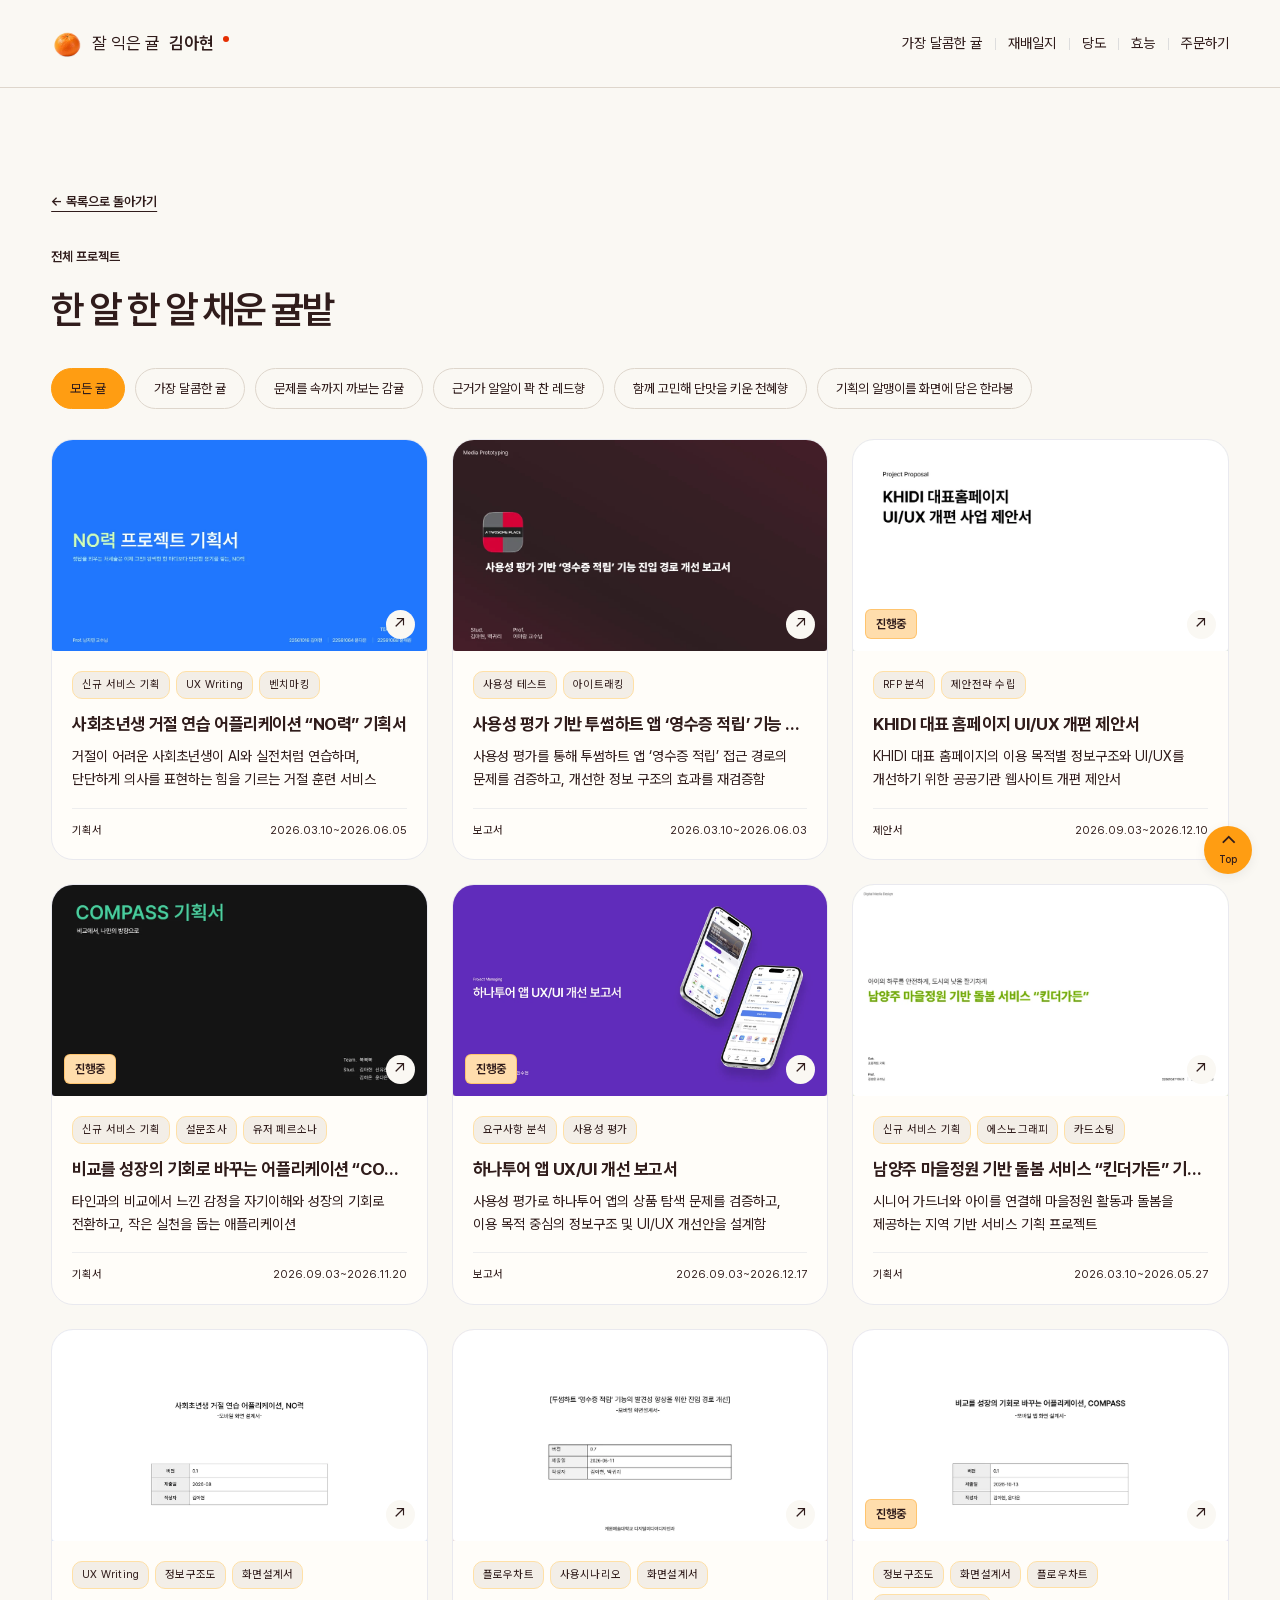
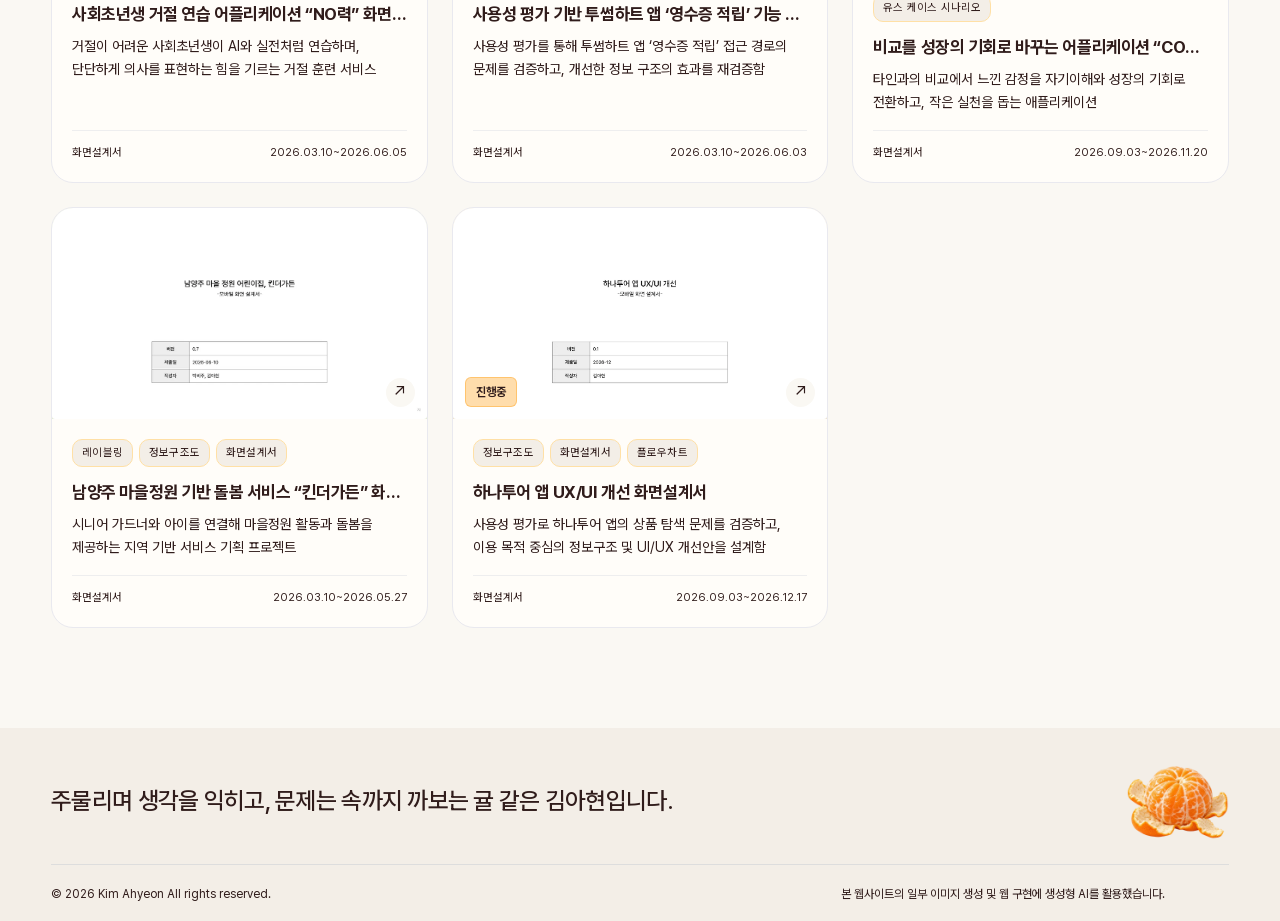
==== commit d8c09747: "Update project card badges and match document button sizes" ====
--- a/projects.html
+++ b/projects.html
@@ -1,5 +1,5 @@
 <!doctype html>
-<html lang="ko"><head><meta charset="utf-8"><meta name="viewport" content="width=device-width, initial-scale=1"><meta name="description" content="김아현의 전체 프로젝트를 문서 유형별로 살펴보세요."><meta name="theme-color" content="#FAF8F3"><title>잘 익은 귤 김아현</title><link rel="icon" href="assets/brand-tangerine.webp" type="image/webp"><link rel="stylesheet" href="styles.css?v=citrus-palette"><link rel="stylesheet" href="design-v2.css?v=citrus-palette"><link rel="stylesheet" href="storyboard.css?v=citrus-palette"><link rel="stylesheet" href="motion.css?v=citrus-palette"><script defer src="data.js?v=kindergarden-screen-previews"></script><script defer src="projects.js?v=detail-awards"></script><script defer src="motion.js?v=contact-cards"></script><link rel="stylesheet" href="palette.css?v=detail-awards"></head>
+<html lang="ko"><head><meta charset="utf-8"><meta name="viewport" content="width=device-width, initial-scale=1"><meta name="description" content="김아현의 전체 프로젝트를 문서 유형별로 살펴보세요."><meta name="theme-color" content="#FAF8F3"><title>잘 익은 귤 김아현</title><link rel="icon" href="assets/brand-tangerine.webp" type="image/webp"><link rel="stylesheet" href="styles.css?v=citrus-palette"><link rel="stylesheet" href="design-v2.css?v=citrus-palette"><link rel="stylesheet" href="storyboard.css?v=citrus-palette"><link rel="stylesheet" href="motion.css?v=citrus-palette"><script defer src="data.js?v=project-card-updates"></script><script defer src="projects.js?v=detail-awards"></script><script defer src="motion.js?v=contact-cards"></script><link rel="stylesheet" href="palette.css?v=document-button-grid"></head>
 <body data-page="all-projects"><a class="skip" href="#main">본문 바로가기</a>
   <header class="header"><a class="brand" href="index.html#home" aria-label="김아현 포트폴리오 홈"><img src="assets/brand-tangerine.webp" alt="" width="32" height="32">잘 익은 귤 <b>김아현</b><span class="brand-dot"></span></a>
     <button id="menu-toggle" class="menu-toggle" aria-controls="gnb" aria-expanded="false">메뉴 <span>＋</span></button>
--- a/palette.css
+++ b/palette.css
@@ -31,7 +31,17 @@
 }
 
 .intro-documents {
-  justify-content: center;
+  display: grid;
+  grid-template-columns: repeat(2, 1fr);
+  width: max-content;
+  max-width: 100%;
+  margin-inline: auto;
+}
+
+@media (max-width: 440px) {
+  .intro-documents {
+    grid-template-columns: minmax(0, 1fr);
+  }
 }
 
 .tool-symbol img {
@@ -274,7 +284,7 @@
 }
 
 .career-profile {
-  margin-top: 28px;
+  margin-top: 32px;
 }
 
 .career-profile h3 {
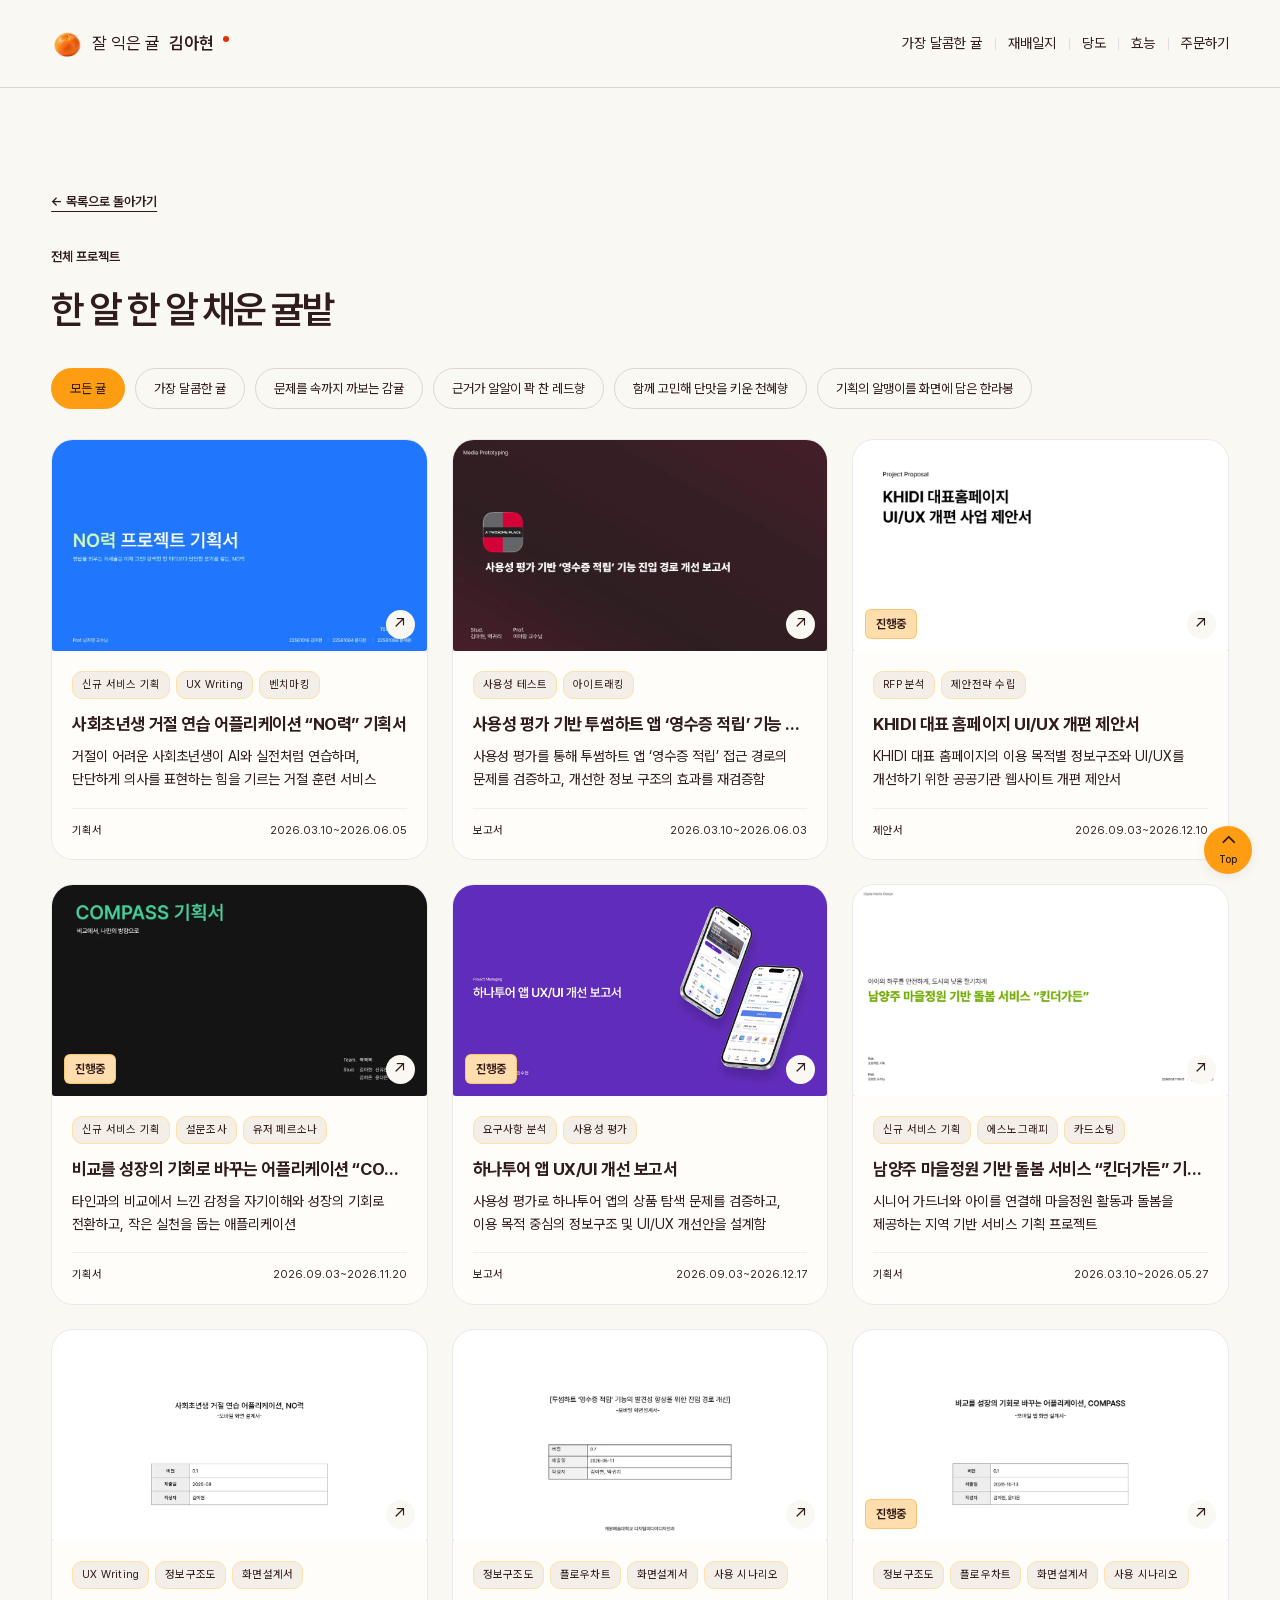
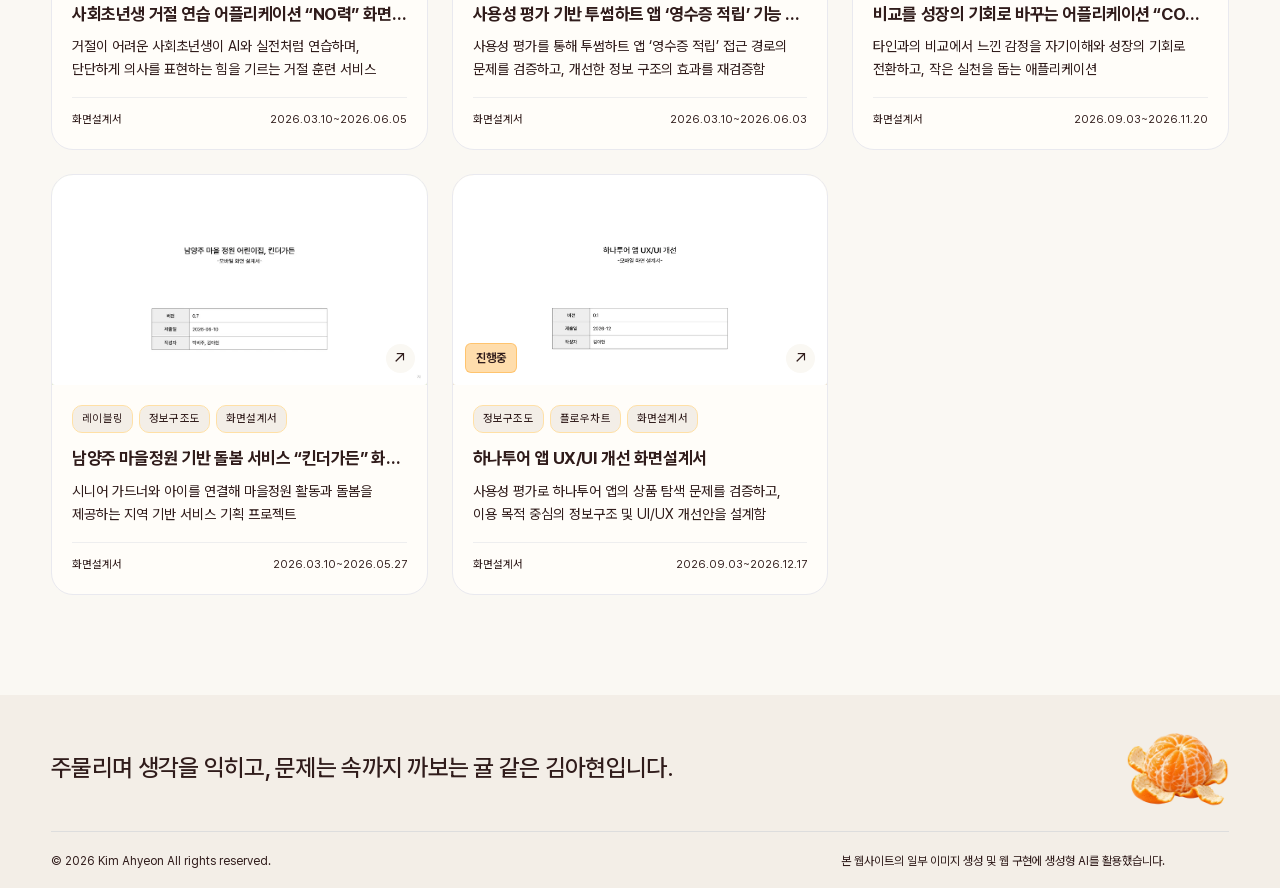
==== commit 131919d3: "Standardize screen design card tags" ====
--- a/projects.html
+++ b/projects.html
@@ -1,5 +1,5 @@
 <!doctype html>
-<html lang="ko"><head><meta charset="utf-8"><meta name="viewport" content="width=device-width, initial-scale=1"><meta name="description" content="김아현의 전체 프로젝트를 문서 유형별로 살펴보세요."><meta name="theme-color" content="#FAF8F3"><title>잘 익은 귤 김아현</title><link rel="icon" href="assets/brand-tangerine.webp" type="image/webp"><link rel="stylesheet" href="styles.css?v=citrus-palette"><link rel="stylesheet" href="design-v2.css?v=citrus-palette"><link rel="stylesheet" href="storyboard.css?v=citrus-palette"><link rel="stylesheet" href="motion.css?v=citrus-palette"><script defer src="data.js?v=project-card-updates"></script><script defer src="projects.js?v=detail-awards"></script><script defer src="motion.js?v=contact-cards"></script><link rel="stylesheet" href="palette.css?v=document-button-grid"></head>
+<html lang="ko"><head><meta charset="utf-8"><meta name="viewport" content="width=device-width, initial-scale=1"><meta name="description" content="김아현의 전체 프로젝트를 문서 유형별로 살펴보세요."><meta name="theme-color" content="#FAF8F3"><title>잘 익은 귤 김아현</title><link rel="icon" href="assets/brand-tangerine.webp" type="image/webp"><link rel="stylesheet" href="styles.css?v=citrus-palette"><link rel="stylesheet" href="design-v2.css?v=citrus-palette"><link rel="stylesheet" href="storyboard.css?v=citrus-palette"><link rel="stylesheet" href="motion.css?v=citrus-palette"><script defer src="data.js?v=screen-tag-order"></script><script defer src="projects.js?v=detail-awards"></script><script defer src="motion.js?v=contact-cards"></script><link rel="stylesheet" href="palette.css?v=document-button-grid"></head>
 <body data-page="all-projects"><a class="skip" href="#main">본문 바로가기</a>
   <header class="header"><a class="brand" href="index.html#home" aria-label="김아현 포트폴리오 홈"><img src="assets/brand-tangerine.webp" alt="" width="32" height="32">잘 익은 귤 <b>김아현</b><span class="brand-dot"></span></a>
     <button id="menu-toggle" class="menu-toggle" aria-controls="gnb" aria-expanded="false">메뉴 <span>＋</span></button>
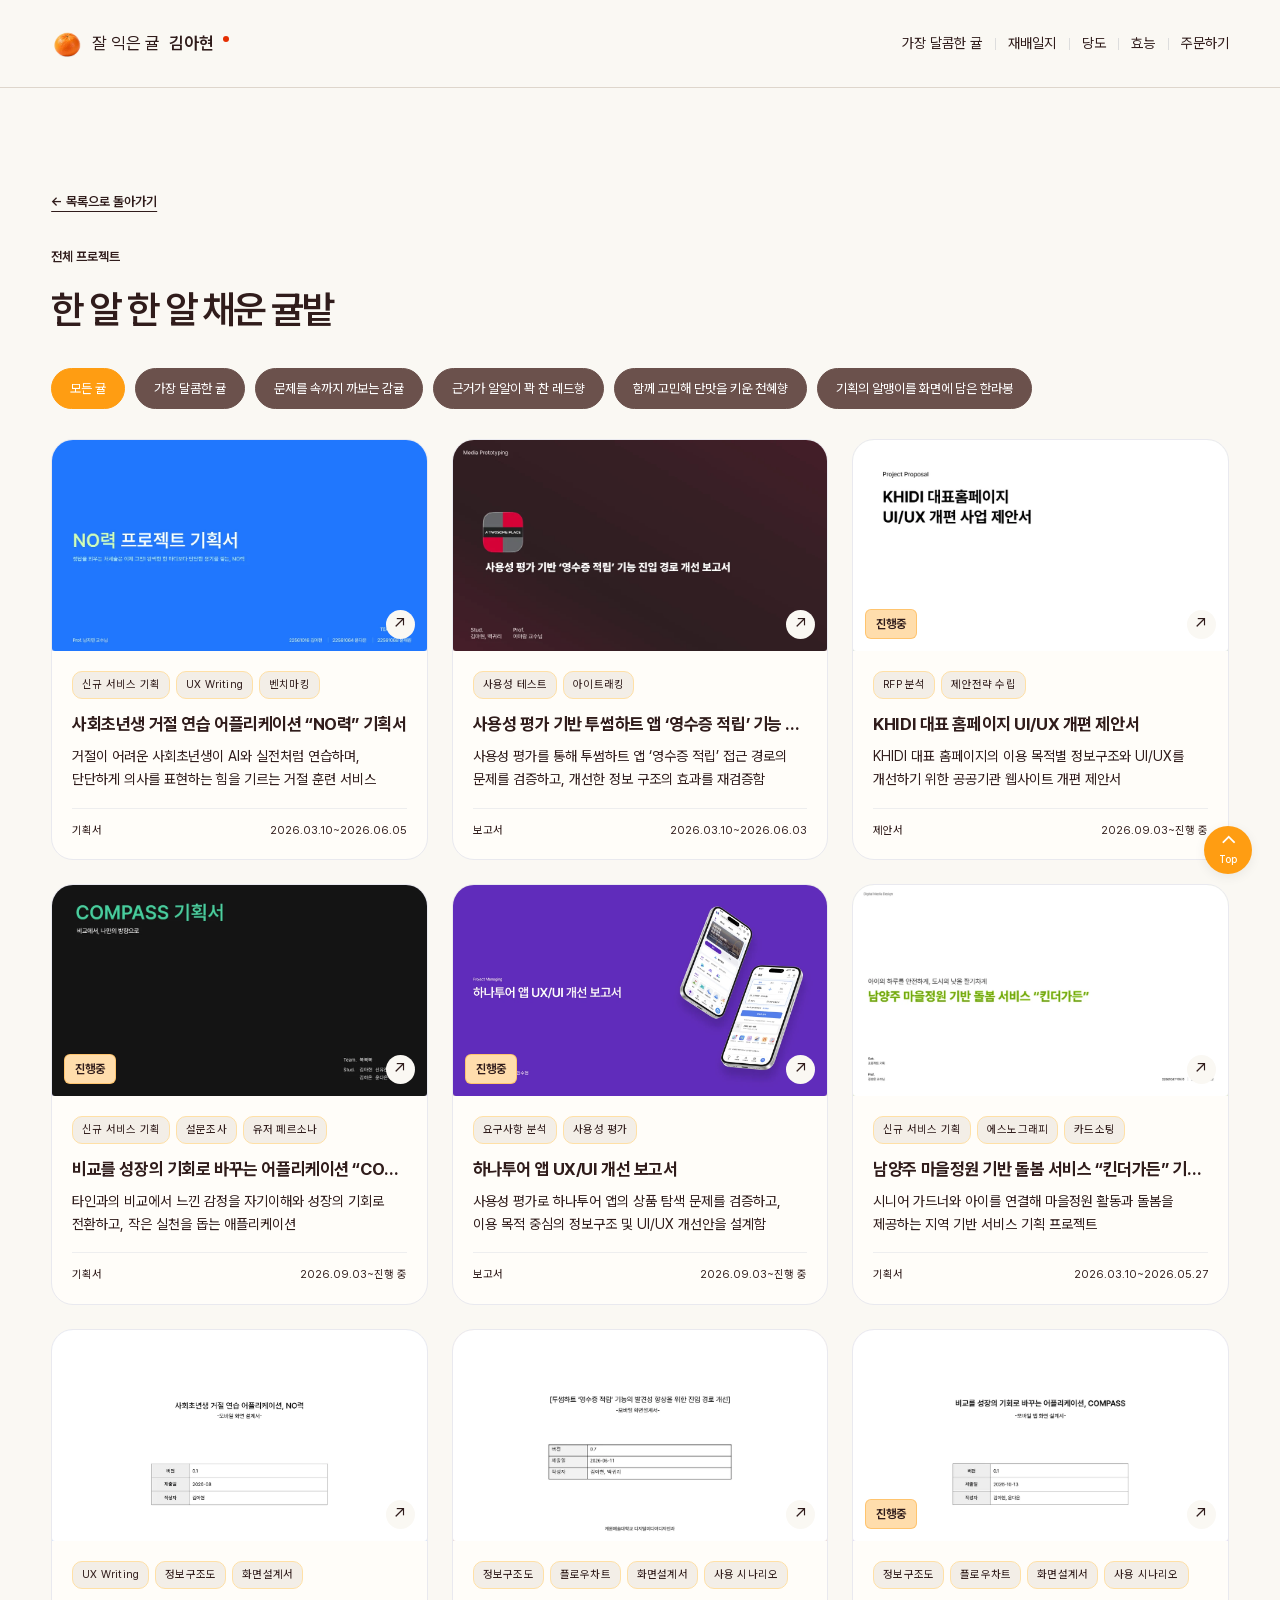
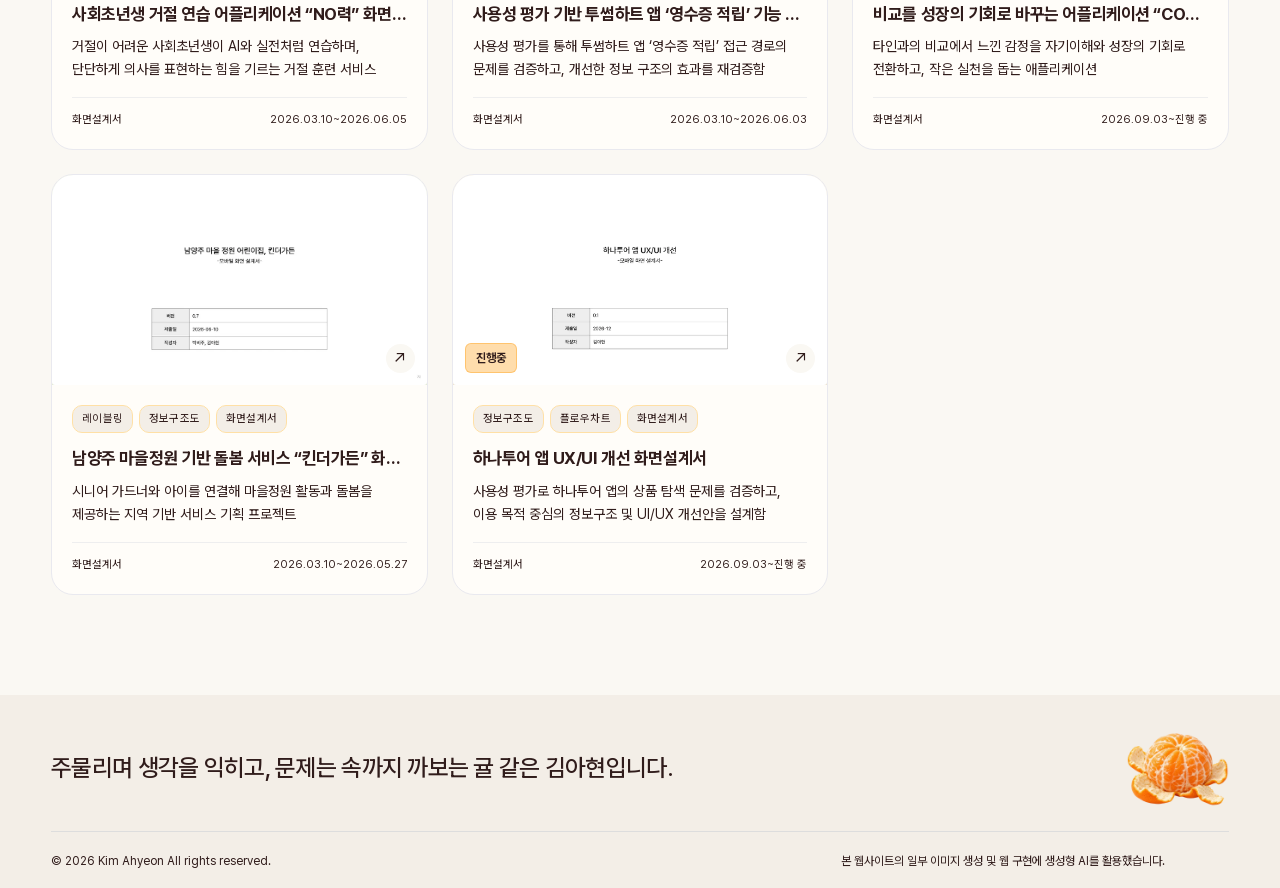
==== commit ca882bd1: "Update portfolio colors, award icons and ongoing dates" ====
--- a/projects.html
+++ b/projects.html
@@ -1,5 +1,5 @@
 <!doctype html>
-<html lang="ko"><head><meta charset="utf-8"><meta name="viewport" content="width=device-width, initial-scale=1"><meta name="description" content="김아현의 전체 프로젝트를 문서 유형별로 살펴보세요."><meta name="theme-color" content="#FAF8F3"><title>잘 익은 귤 김아현</title><link rel="icon" href="assets/brand-tangerine.webp" type="image/webp"><link rel="stylesheet" href="styles.css?v=citrus-palette"><link rel="stylesheet" href="design-v2.css?v=citrus-palette"><link rel="stylesheet" href="storyboard.css?v=citrus-palette"><link rel="stylesheet" href="motion.css?v=citrus-palette"><script defer src="data.js?v=screen-tag-order"></script><script defer src="projects.js?v=detail-awards"></script><script defer src="motion.js?v=contact-cards"></script><link rel="stylesheet" href="palette.css?v=document-button-grid"></head>
+<html lang="ko"><head><meta charset="utf-8"><meta name="viewport" content="width=device-width, initial-scale=1"><meta name="description" content="김아현의 전체 프로젝트를 문서 유형별로 살펴보세요."><meta name="theme-color" content="#FAF8F3"><title>잘 익은 귤 김아현</title><link rel="icon" href="assets/brand-tangerine.webp" type="image/webp"><link rel="stylesheet" href="styles.css?v=citrus-palette"><link rel="stylesheet" href="design-v2.css?v=citrus-palette"><link rel="stylesheet" href="storyboard.css?v=citrus-palette"><link rel="stylesheet" href="motion.css?v=citrus-palette"><script defer src="data.js?v=awards-and-colors"></script><script defer src="projects.js?v=awards-and-colors"></script><script defer src="motion.js?v=contact-cards"></script><link rel="stylesheet" href="palette.css?v=awards-and-colors"></head>
 <body data-page="all-projects"><a class="skip" href="#main">본문 바로가기</a>
   <header class="header"><a class="brand" href="index.html#home" aria-label="김아현 포트폴리오 홈"><img src="assets/brand-tangerine.webp" alt="" width="32" height="32">잘 익은 귤 <b>김아현</b><span class="brand-dot"></span></a>
     <button id="menu-toggle" class="menu-toggle" aria-controls="gnb" aria-expanded="false">메뉴 <span>＋</span></button>
--- a/palette.css
+++ b/palette.css
@@ -526,15 +526,61 @@
 
 .detail-award {
   display: inline-block;
-  margin-inline-start: 6px;
-  padding: 3px 8px;
-  border: 1px solid #dba39b;
-  border-radius: 6px;
-  background: #f7ddd9;
-  font-size: 12px;
-  font-weight: 700;
-  line-height: 1.4;
-  letter-spacing: normal;
+  margin-inline-start: 4px;
   vertical-align: middle;
-  white-space: nowrap;
-}
+  object-fit: contain;
+  mix-blend-mode: multiply;
+}
+
+#featured-title,
+#career-title,
+#skills-title,
+#about-title,
+#contact-title {
+  color: var(--orange);
+}
+
+#personal-downloads > .button,
+#personal-downloads > .button:hover {
+  background: var(--orange);
+  border-color: var(--orange);
+  color: #fff;
+}
+
+#project-filters button[aria-pressed=false] {
+  background: #6b514c;
+  border-color: #6b514c;
+}
+
+#project-filters button[aria-pressed],
+.project-downloads a.button.primary,
+.back-to-top {
+  color: #fff;
+}
+
+.project-downloads a.button.primary:hover {
+  color: var(--ink);
+}
+
+@media (hover: hover) {
+  #project-filters button[aria-pressed]:hover {
+    background: var(--orange-tint);
+    border-color: var(--off-red);
+    color: var(--ink);
+  }
+}
+
+@media (min-width: 561px) {
+  .project-facts-with-award {
+    grid-template-rows: repeat(4, auto);
+  }
+
+  .project-facts-with-award > div:nth-child(n) {
+    border-bottom: 1px solid #dedede;
+  }
+
+  .project-facts-with-award > div:nth-child(4),
+  .project-facts-with-award > div:last-child {
+    border-bottom: 0;
+  }
+}
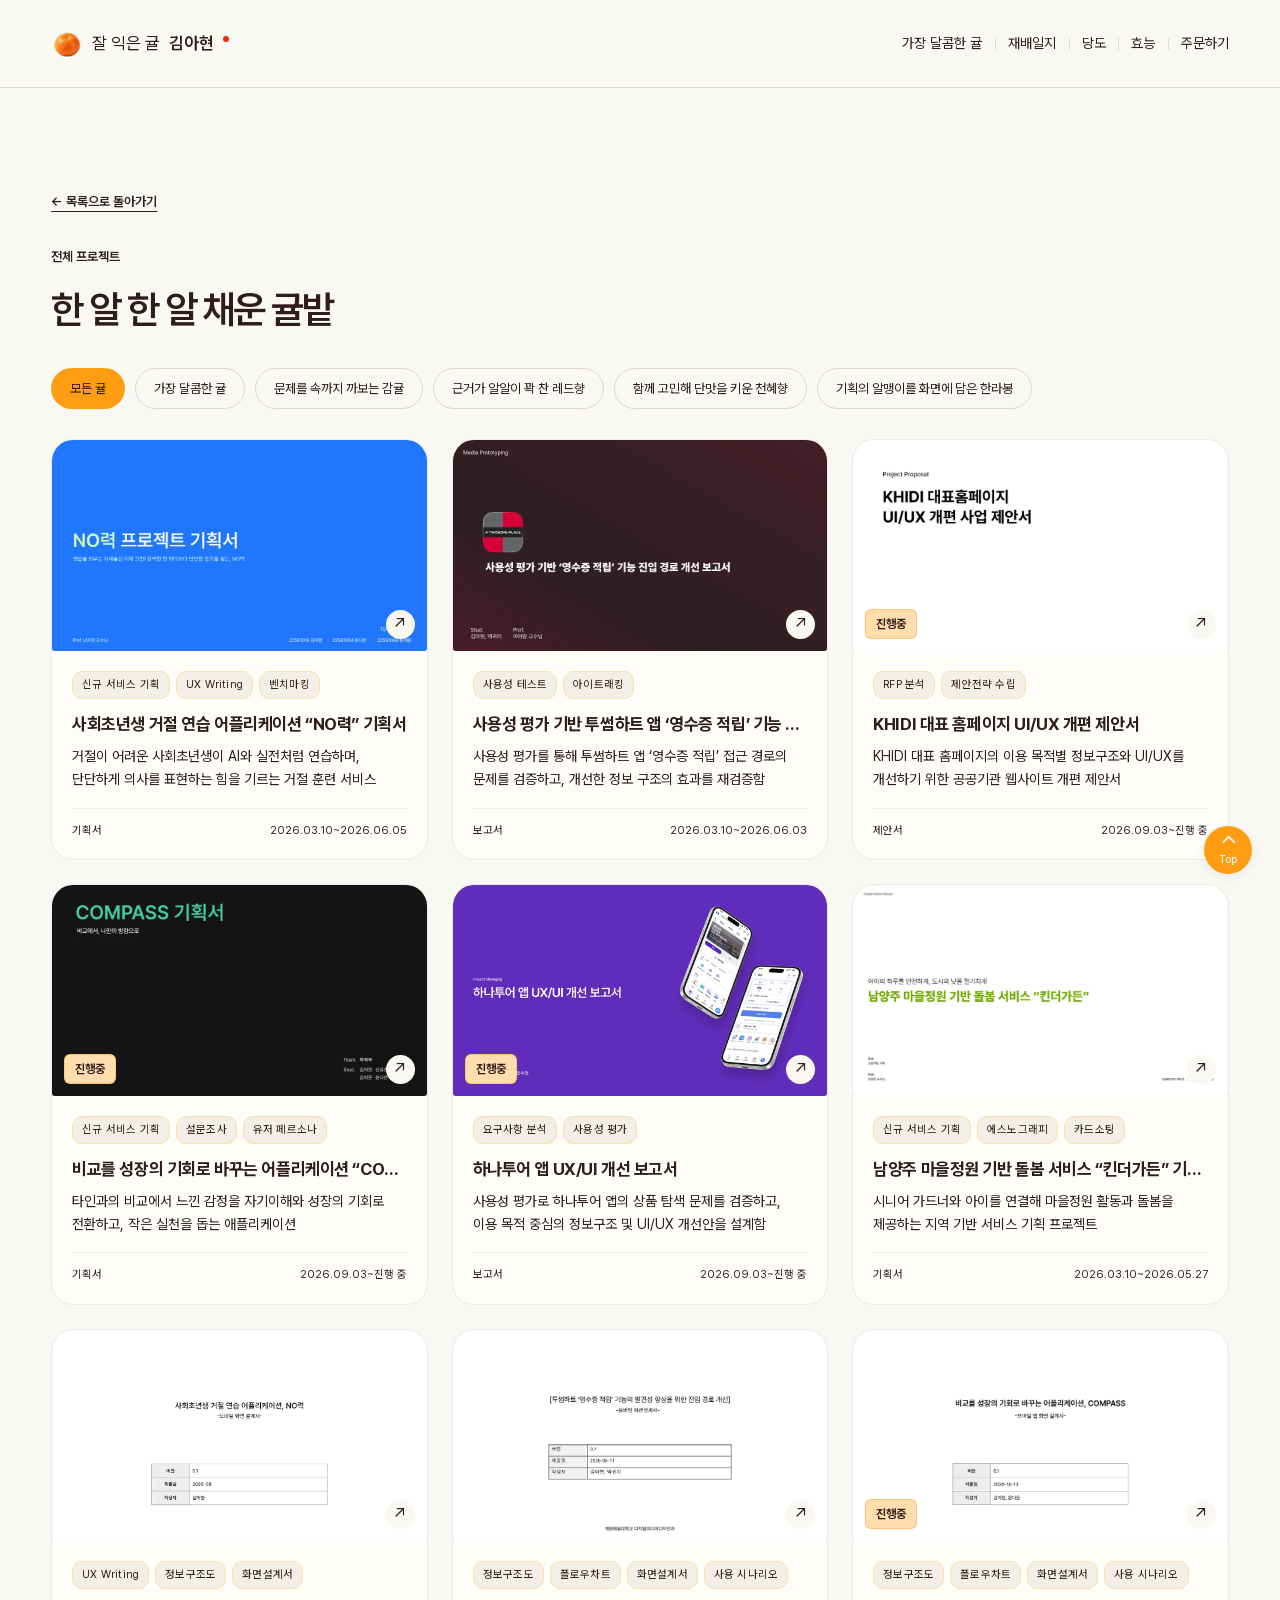
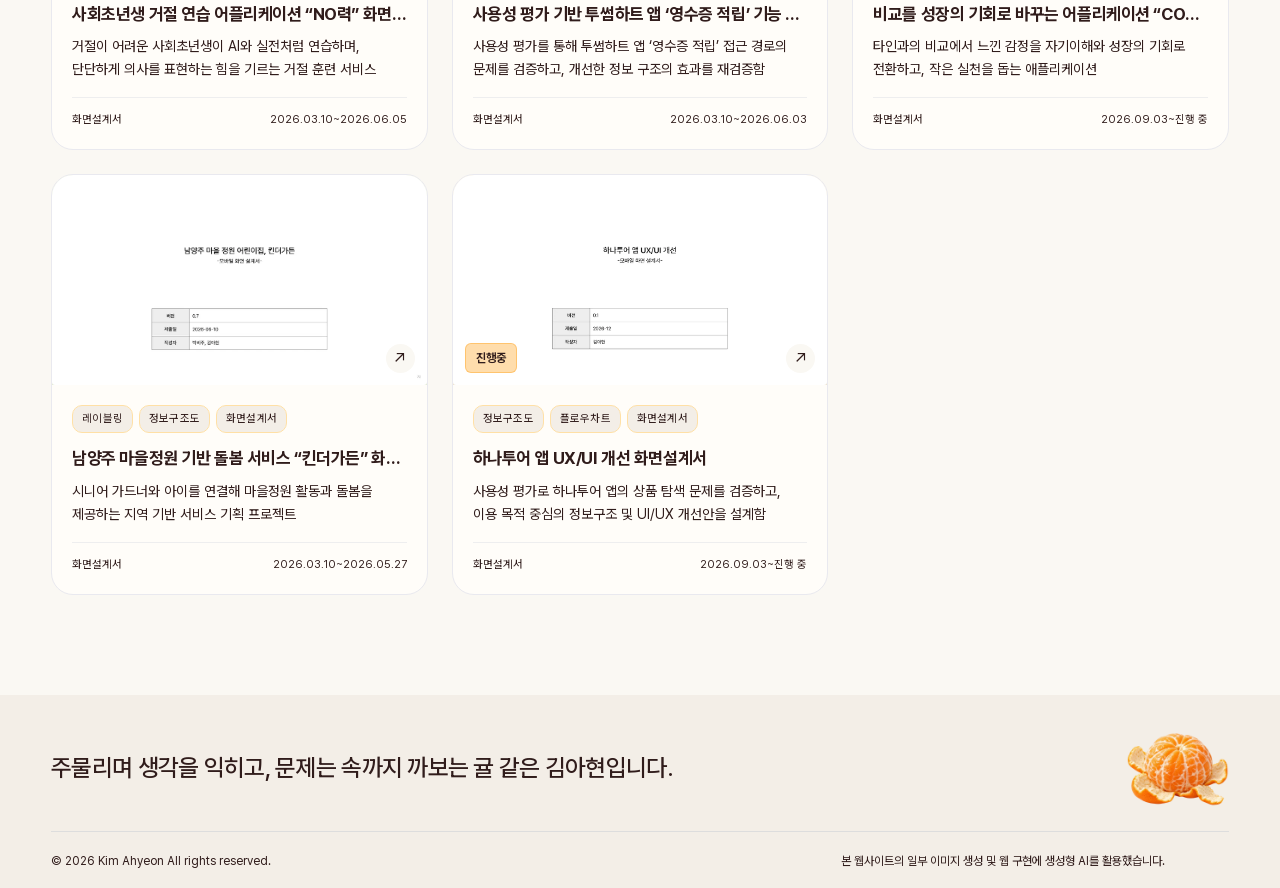
==== commit 3189c52a: "Restore chip colors and refine award details" ====
--- a/projects.html
+++ b/projects.html
@@ -1,5 +1,5 @@
 <!doctype html>
-<html lang="ko"><head><meta charset="utf-8"><meta name="viewport" content="width=device-width, initial-scale=1"><meta name="description" content="김아현의 전체 프로젝트를 문서 유형별로 살펴보세요."><meta name="theme-color" content="#FAF8F3"><title>잘 익은 귤 김아현</title><link rel="icon" href="assets/brand-tangerine.webp" type="image/webp"><link rel="stylesheet" href="styles.css?v=citrus-palette"><link rel="stylesheet" href="design-v2.css?v=citrus-palette"><link rel="stylesheet" href="storyboard.css?v=citrus-palette"><link rel="stylesheet" href="motion.css?v=citrus-palette"><script defer src="data.js?v=awards-and-colors"></script><script defer src="projects.js?v=awards-and-colors"></script><script defer src="motion.js?v=contact-cards"></script><link rel="stylesheet" href="palette.css?v=awards-and-colors"></head>
+<html lang="ko"><head><meta charset="utf-8"><meta name="viewport" content="width=device-width, initial-scale=1"><meta name="description" content="김아현의 전체 프로젝트를 문서 유형별로 살펴보세요."><meta name="theme-color" content="#FAF8F3"><title>잘 익은 귤 김아현</title><link rel="icon" href="assets/brand-tangerine.webp" type="image/webp"><link rel="stylesheet" href="styles.css?v=citrus-palette"><link rel="stylesheet" href="design-v2.css?v=citrus-palette"><link rel="stylesheet" href="storyboard.css?v=citrus-palette"><link rel="stylesheet" href="motion.css?v=citrus-palette"><script defer src="data.js?v=award-icon-size"></script><script defer src="projects.js?v=award-icon-size"></script><script defer src="motion.js?v=contact-cards"></script><link rel="stylesheet" href="palette.css?v=award-icon-size"></head>
 <body data-page="all-projects"><a class="skip" href="#main">본문 바로가기</a>
   <header class="header"><a class="brand" href="index.html#home" aria-label="김아현 포트폴리오 홈"><img src="assets/brand-tangerine.webp" alt="" width="32" height="32">잘 익은 귤 <b>김아현</b><span class="brand-dot"></span></a>
     <button id="menu-toggle" class="menu-toggle" aria-controls="gnb" aria-expanded="false">메뉴 <span>＋</span></button>
--- a/palette.css
+++ b/palette.css
@@ -547,12 +547,6 @@
   color: #fff;
 }
 
-#project-filters button[aria-pressed=false] {
-  background: #6b514c;
-  border-color: #6b514c;
-}
-
-#project-filters button[aria-pressed],
 .project-downloads a.button.primary,
 .back-to-top {
   color: #fff;
@@ -562,14 +556,6 @@
   color: var(--ink);
 }
 
-@media (hover: hover) {
-  #project-filters button[aria-pressed]:hover {
-    background: var(--orange-tint);
-    border-color: var(--off-red);
-    color: var(--ink);
-  }
-}
-
 @media (min-width: 561px) {
   .project-facts-with-award {
     grid-template-rows: repeat(4, auto);
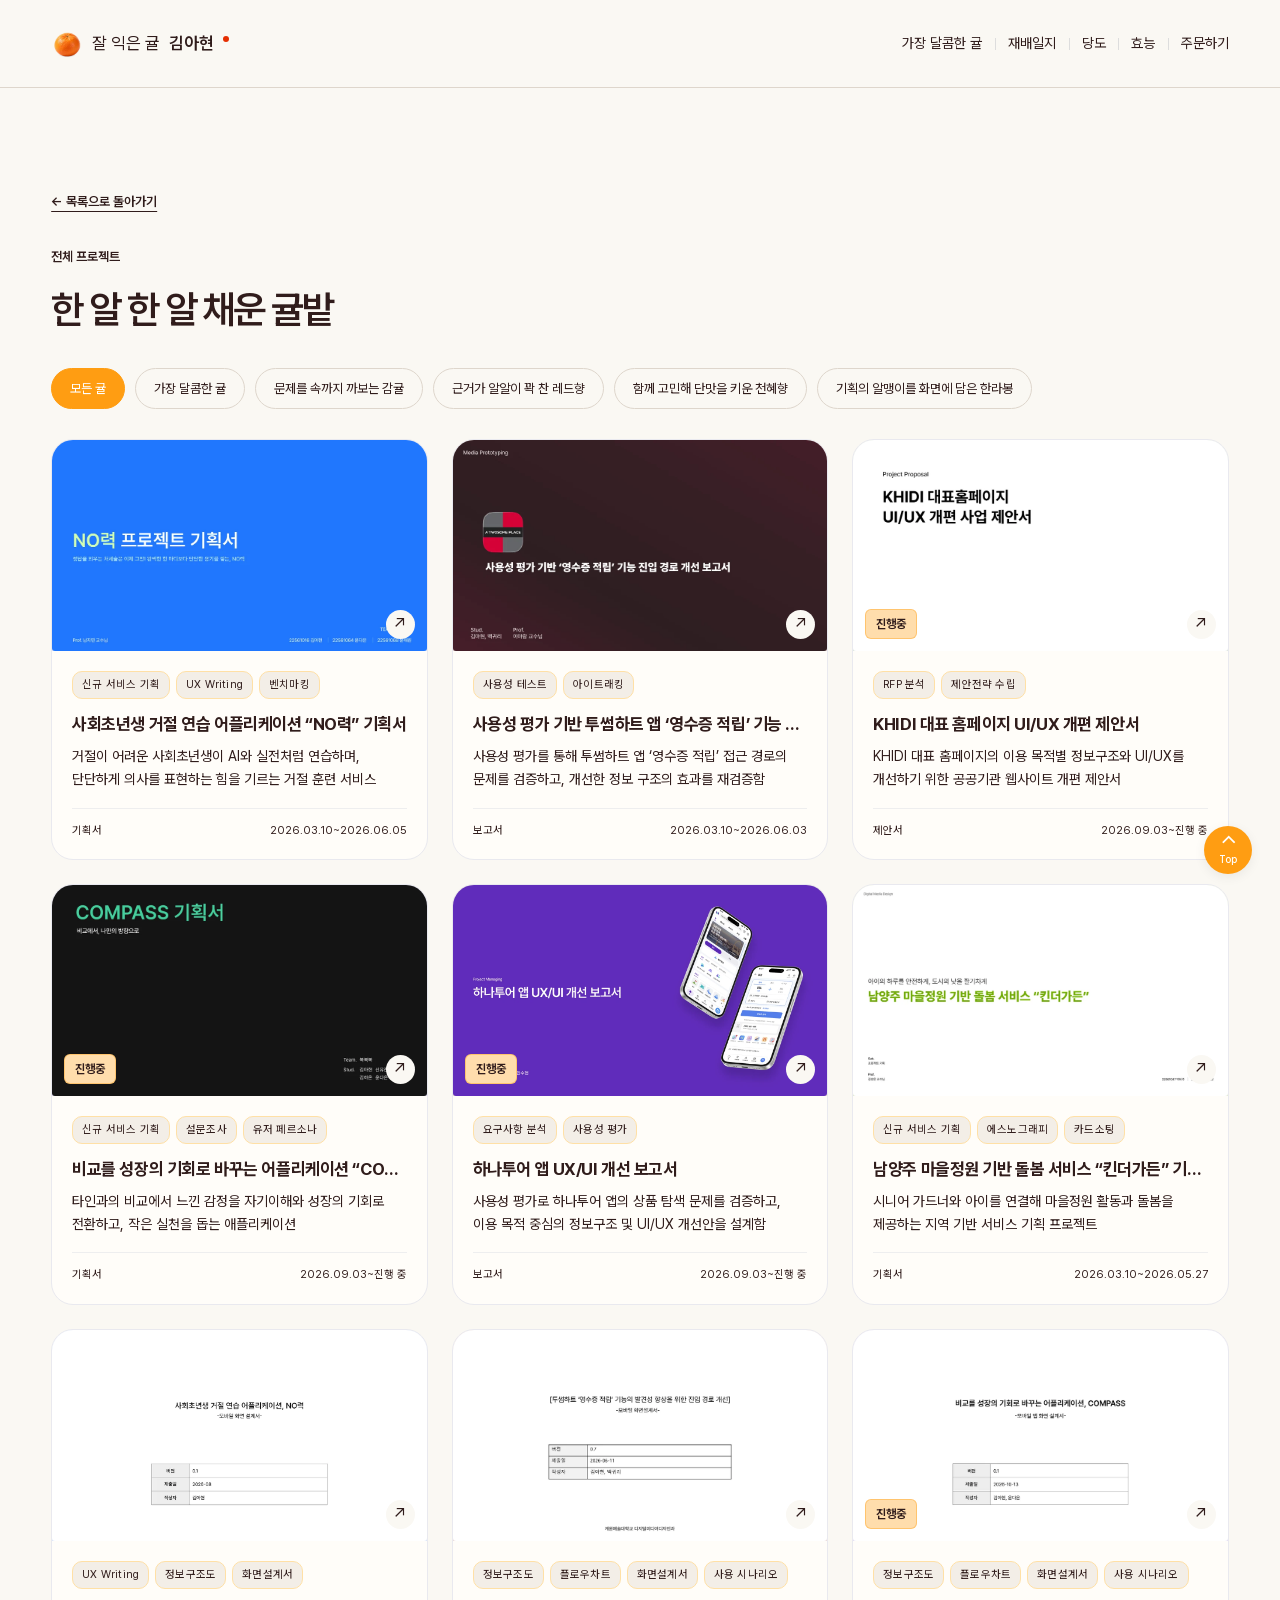
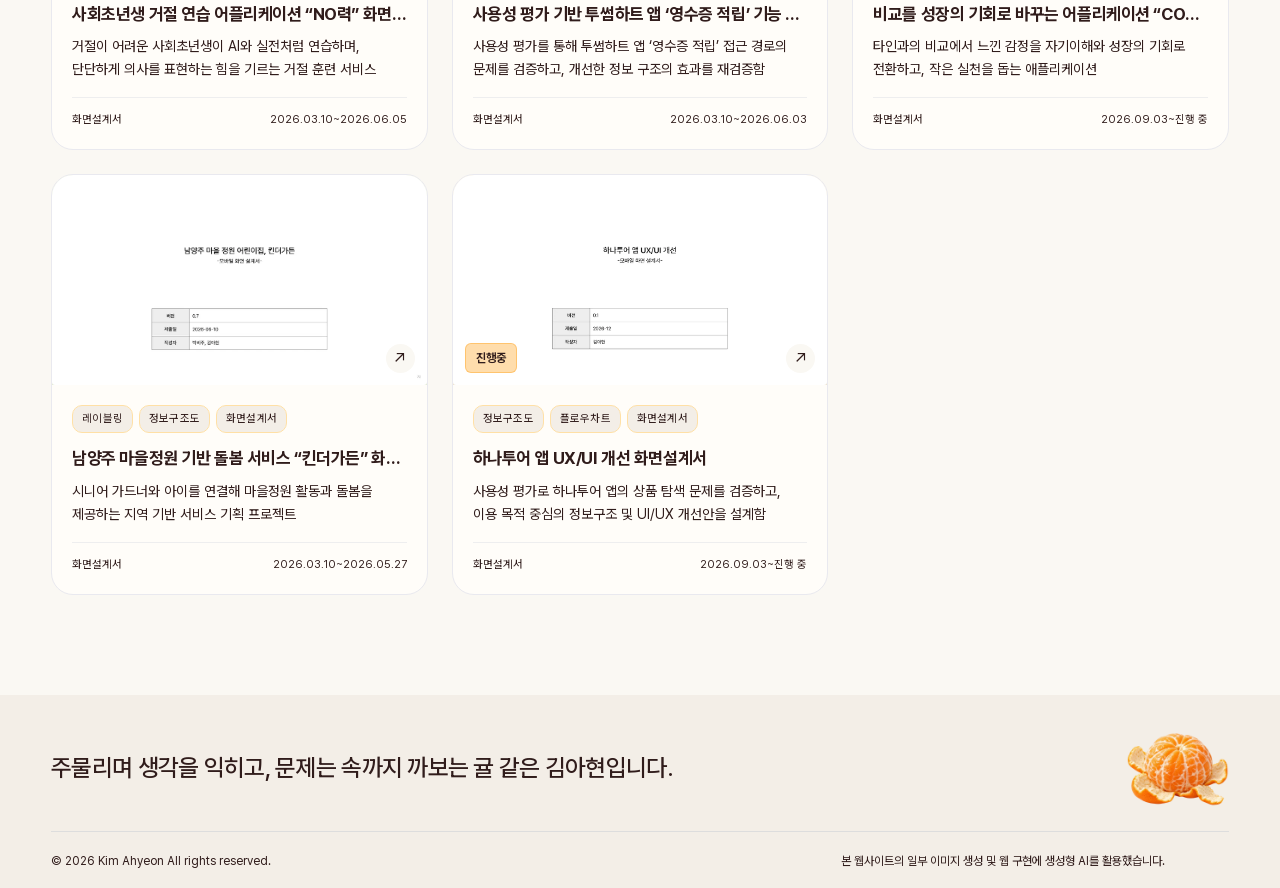
==== commit 91cb73ea: "Set selected project filter text to white" ====
--- a/projects.html
+++ b/projects.html
@@ -1,5 +1,5 @@
 <!doctype html>
-<html lang="ko"><head><meta charset="utf-8"><meta name="viewport" content="width=device-width, initial-scale=1"><meta name="description" content="김아현의 전체 프로젝트를 문서 유형별로 살펴보세요."><meta name="theme-color" content="#FAF8F3"><title>잘 익은 귤 김아현</title><link rel="icon" href="assets/brand-tangerine.webp" type="image/webp"><link rel="stylesheet" href="styles.css?v=citrus-palette"><link rel="stylesheet" href="design-v2.css?v=citrus-palette"><link rel="stylesheet" href="storyboard.css?v=citrus-palette"><link rel="stylesheet" href="motion.css?v=citrus-palette"><script defer src="data.js?v=award-icon-size"></script><script defer src="projects.js?v=award-icon-size"></script><script defer src="motion.js?v=contact-cards"></script><link rel="stylesheet" href="palette.css?v=award-icon-size"></head>
+<html lang="ko"><head><meta charset="utf-8"><meta name="viewport" content="width=device-width, initial-scale=1"><meta name="description" content="김아현의 전체 프로젝트를 문서 유형별로 살펴보세요."><meta name="theme-color" content="#FAF8F3"><title>잘 익은 귤 김아현</title><link rel="icon" href="assets/brand-tangerine.webp" type="image/webp"><link rel="stylesheet" href="styles.css?v=citrus-palette"><link rel="stylesheet" href="design-v2.css?v=citrus-palette"><link rel="stylesheet" href="storyboard.css?v=citrus-palette"><link rel="stylesheet" href="motion.css?v=citrus-palette"><script defer src="data.js?v=award-icon-size"></script><script defer src="projects.js?v=award-icon-size"></script><script defer src="motion.js?v=contact-cards"></script><link rel="stylesheet" href="palette.css?v=selected-chip-text"></head>
 <body data-page="all-projects"><a class="skip" href="#main">본문 바로가기</a>
   <header class="header"><a class="brand" href="index.html#home" aria-label="김아현 포트폴리오 홈"><img src="assets/brand-tangerine.webp" alt="" width="32" height="32">잘 익은 귤 <b>김아현</b><span class="brand-dot"></span></a>
     <button id="menu-toggle" class="menu-toggle" aria-controls="gnb" aria-expanded="false">메뉴 <span>＋</span></button>
--- a/palette.css
+++ b/palette.css
@@ -451,6 +451,10 @@
   }
 }
 
+#project-filters button[aria-pressed=true] {
+  color: #fff;
+}
+
 @media (hover: hover) {
   #career-filters button[aria-pressed]:hover,
   #project-filters button[aria-pressed]:hover {
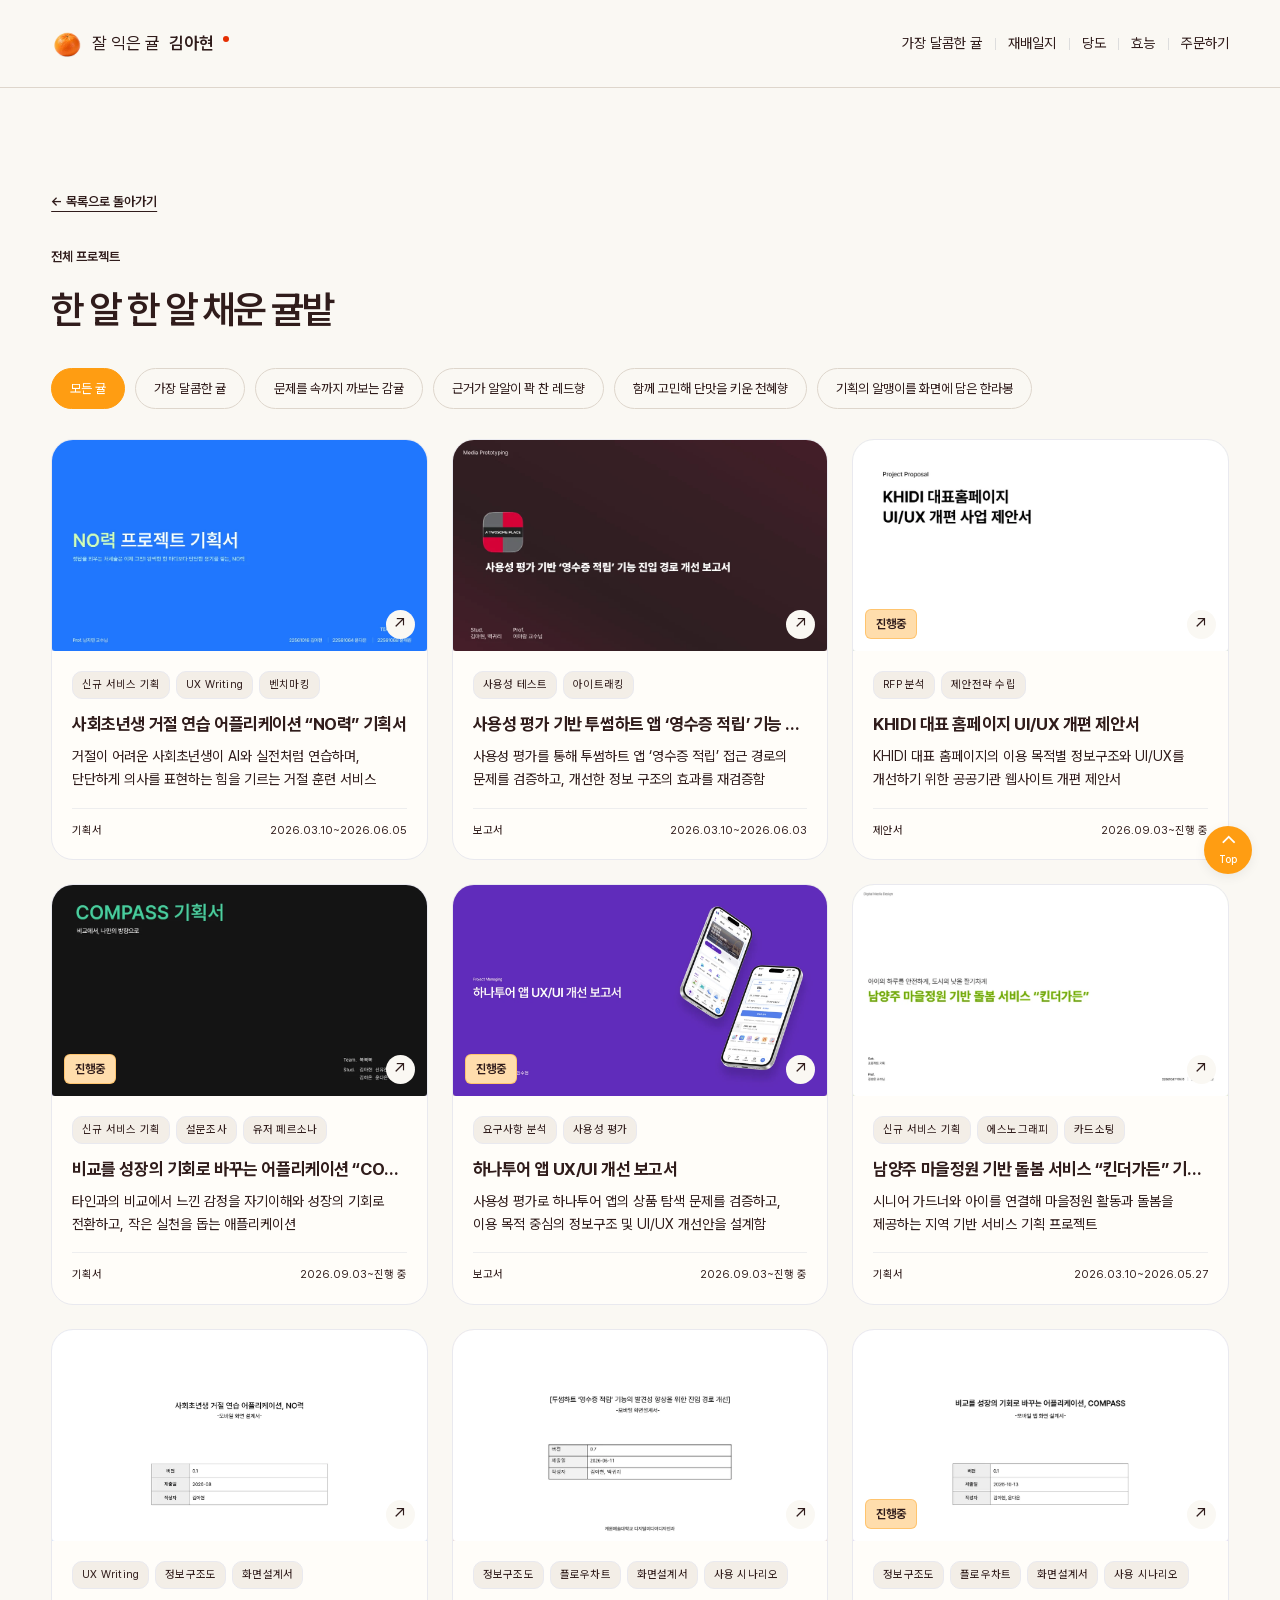
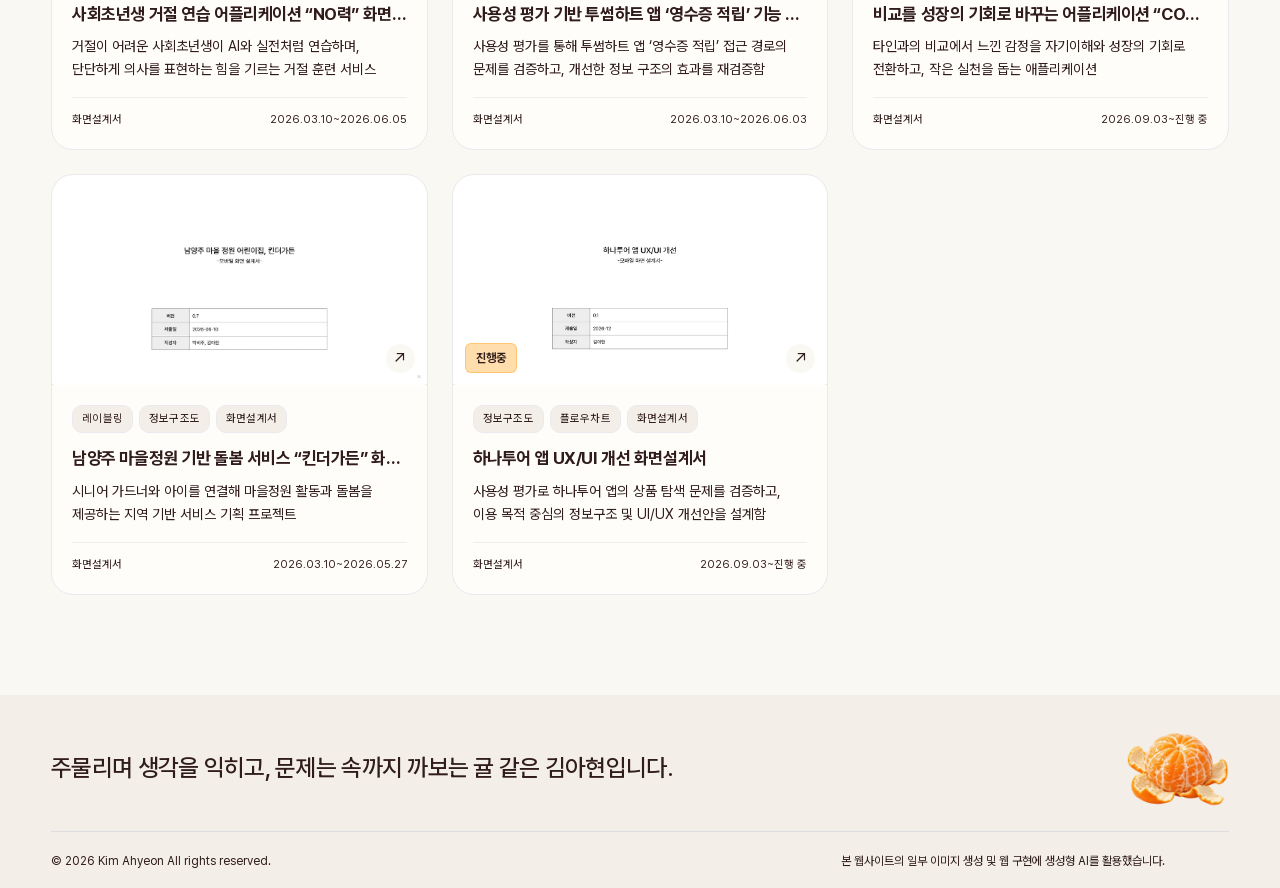
==== commit 059d8b4b: "Match project tag and card outline colors" ====
--- a/projects.html
+++ b/projects.html
@@ -1,5 +1,5 @@
 <!doctype html>
-<html lang="ko"><head><meta charset="utf-8"><meta name="viewport" content="width=device-width, initial-scale=1"><meta name="description" content="김아현의 전체 프로젝트를 문서 유형별로 살펴보세요."><meta name="theme-color" content="#FAF8F3"><title>잘 익은 귤 김아현</title><link rel="icon" href="assets/brand-tangerine.webp" type="image/webp"><link rel="stylesheet" href="styles.css?v=citrus-palette"><link rel="stylesheet" href="design-v2.css?v=citrus-palette"><link rel="stylesheet" href="storyboard.css?v=citrus-palette"><link rel="stylesheet" href="motion.css?v=citrus-palette"><script defer src="data.js?v=award-icon-size"></script><script defer src="projects.js?v=award-icon-size"></script><script defer src="motion.js?v=contact-cards"></script><link rel="stylesheet" href="palette.css?v=selected-chip-text"></head>
+<html lang="ko"><head><meta charset="utf-8"><meta name="viewport" content="width=device-width, initial-scale=1"><meta name="description" content="김아현의 전체 프로젝트를 문서 유형별로 살펴보세요."><meta name="theme-color" content="#FAF8F3"><title>잘 익은 귤 김아현</title><link rel="icon" href="assets/brand-tangerine.webp" type="image/webp"><link rel="stylesheet" href="styles.css?v=citrus-palette"><link rel="stylesheet" href="design-v2.css?v=project-tag-borders"><link rel="stylesheet" href="storyboard.css?v=citrus-palette"><link rel="stylesheet" href="motion.css?v=citrus-palette"><script defer src="data.js?v=award-icon-size"></script><script defer src="projects.js?v=award-icon-size"></script><script defer src="motion.js?v=contact-cards"></script><link rel="stylesheet" href="palette.css?v=selected-chip-text"></head>
 <body data-page="all-projects"><a class="skip" href="#main">본문 바로가기</a>
   <header class="header"><a class="brand" href="index.html#home" aria-label="김아현 포트폴리오 홈"><img src="assets/brand-tangerine.webp" alt="" width="32" height="32">잘 익은 귤 <b>김아현</b><span class="brand-dot"></span></a>
     <button id="menu-toggle" class="menu-toggle" aria-controls="gnb" aria-expanded="false">메뉴 <span>＋</span></button>
--- a/design-v2.css
+++ b/design-v2.css
@@ -12,7 +12,7 @@
 .fruit-scene{overflow:hidden;border-radius:20px}/* 껍질의 이동 레이어가 페이지 가로 넘침을 만들지 않게 한정한다. */
 /* 이미지/역량/제목/한줄소개/날짜를 하나의 카드 안에 그룹화.
  * 첫 카드만 늘리는 규칙을 제거해 대표 프로젝트도 동등한 무게로 보인다. */
-.project-grid{display:grid;grid-template-columns:repeat(4,minmax(0,1fr));gap:24px}.project-card,.project-card:first-child.featured{grid-column:auto;display:flex;flex-direction:column;gap:0;border:1px solid #e9e9ef;border-radius:22px;overflow:hidden;background:#fff;transition:transform .22s,box-shadow .22s;min-width:0}.project-card:hover{transform:translateY(-5px);box-shadow:0 12px 26px #2222220a}.card-visual{border-radius:0;min-height:0;width:100%;aspect-ratio:1.55;padding:20px;flex-shrink:0}.card-visual img{width:100%;height:auto;max-height:100%;object-fit:contain;box-shadow:0 7px 18px #22222213;transition:transform .4s}.card-visual:hover img{transform:scale(1.035)}.card-type-art{font-size:clamp(24px,2.7vw,42px);line-height:1.3}.card-type-art small{font-size:10px;letter-spacing:0;margin-top:10px}.card-arrow{width:29px;height:29px;right:12px;bottom:12px;font-size:17px}.card-meta,.featured .card-meta{display:flex;flex-direction:column;flex:1;padding:20px}.tag-row{gap:6px;margin-bottom:13px;min-height:28px}.tag-row span{font-size:11px;padding:4px 9px;line-height:1.6;background:#fff7e8;border:1px solid #ffe0a6;color:var(--ink);border-radius:10px}.card-meta h3{font-size:23px;line-height:1.3;letter-spacing:-.025em;margin:0 0 12px}.card-meta h3 a{display:inline-block}.card-meta p.card-summary{font-size:14px;line-height:1.65;color:var(--ink);min-height:70px;margin:0 0 25px;font-weight:400}.card-date{border-top:1px solid #eeeeef;padding-top:14px;display:flex;gap:8px;align-items:center;margin-top:auto;color:var(--ink);font-size:12px;line-height:1.5}.card-date>span:first-child{color:var(--ink);font-size:18px}.filters button[aria-pressed=true]{background:#222;color:var(--ink)}.tool-item span{color:var(--ink)}.contact form{background:#fff}.profile div{border-color:#d9d9df}
+.project-grid{display:grid;grid-template-columns:repeat(4,minmax(0,1fr));gap:24px}.project-card,.project-card:first-child.featured{--project-card-border:#e9e9ef;grid-column:auto;display:flex;flex-direction:column;gap:0;border:1px solid var(--project-card-border);border-radius:22px;overflow:hidden;background:#fff;transition:transform .22s,box-shadow .22s;min-width:0}.project-card:hover{transform:translateY(-5px);box-shadow:0 12px 26px #2222220a}.card-visual{border-radius:0;min-height:0;width:100%;aspect-ratio:1.55;padding:20px;flex-shrink:0}.card-visual img{width:100%;height:auto;max-height:100%;object-fit:contain;box-shadow:0 7px 18px #22222213;transition:transform .4s}.card-visual:hover img{transform:scale(1.035)}.card-type-art{font-size:clamp(24px,2.7vw,42px);line-height:1.3}.card-type-art small{font-size:10px;letter-spacing:0;margin-top:10px}.card-arrow{width:29px;height:29px;right:12px;bottom:12px;font-size:17px}.card-meta,.featured .card-meta{display:flex;flex-direction:column;flex:1;padding:20px}.tag-row{gap:6px;margin-bottom:13px;min-height:28px}.tag-row span{font-size:11px;padding:4px 9px;line-height:1.6;background:#fff7e8;border:1px solid var(--project-card-border, var(--line));color:var(--ink);border-radius:10px}.card-meta h3{font-size:23px;line-height:1.3;letter-spacing:-.025em;margin:0 0 12px}.card-meta h3 a{display:inline-block}.card-meta p.card-summary{font-size:14px;line-height:1.65;color:var(--ink);min-height:70px;margin:0 0 25px;font-weight:400}.card-date{border-top:1px solid #eeeeef;padding-top:14px;display:flex;gap:8px;align-items:center;margin-top:auto;color:var(--ink);font-size:12px;line-height:1.5}.card-date>span:first-child{color:var(--ink);font-size:18px}.filters button[aria-pressed=true]{background:#222;color:var(--ink)}.tool-item span{color:var(--ink)}.contact form{background:#fff}.profile div{border-color:#d9d9df}
 @media(min-width:1600px){.hero{min-height:calc(100svh - 88px)}}
 @media(max-width:1000px){.project-grid{grid-template-columns:repeat(2,minmax(0,1fr))}.card-type-art{font-size:36px}.hero-art{min-height:340px}.intro-progress{gap:10px;font-size:10px}}
 @media(max-width:740px){.hero{min-height:calc(100svh - 72px);grid-template-columns:1fr;padding-top:25px;padding-bottom:18px;gap:8px}.hero h1{font-size:clamp(32px,7.8vw,48px)}.hero .eyebrow{font-size:9px;margin-bottom:14px}.hero-description{font-size:12px;margin:14px 0}.hero .button{font-size:12px;padding:12px 18px}.document-links{font-size:10px;margin-top:12px;gap:15px}.document-links .unavailable{font-size:10px}.hero-art{width:min(100%,290px);min-height:0;margin-top:0}.fruit-button{width:260px;max-width:100%}.orbit-label{font-size:8px;margin-top:7px}.intro-progress{margin-top:-9px;font-size:10px;gap:13px}.art-caption{font-size:10px;margin-top:8px}.hero-foot{margin-top:8px;font-size:9px;padding-top:12px;gap:10px}.hero-foot a{font-size:9px}.hero-foot>span:first-child{display:none}.project-grid{grid-template-columns:repeat(2,minmax(0,1fr));gap:14px}.card-meta,.featured .card-meta{padding:16px}.card-meta h3{font-size:20px}.card-meta p.card-summary{font-size:12px;min-height:80px}.tag-row span{font-size:10px;padding:3px 6px}.card-visual{padding:13px}.card-type-art{font-size:25px}.card-date{font-size:10px}.project-card{border-radius:18px}.manifesto{font-size:18px}.about-seal{background:#fff7e7}}
@@ -59,7 +59,7 @@
 .featured-projects h2 em{color:var(--ink);background:none}
 .featured-projects .all-projects-link{background:transparent;color:var(--ink);border:0;border-radius:0;padding:0;font-size:13px;gap:8px;align-self:flex-end;margin-bottom:5px}
 .featured-projects .project-grid{gap:20px}
-.featured-projects .project-card{border-color:#b6b6b6;border-radius:16px;cursor:pointer}
+.featured-projects .project-card{--project-card-border:#b6b6b6;border-radius:16px;cursor:pointer}
 .featured-projects .card-visual{background:#fff;border-bottom:1px solid #ddd;aspect-ratio:1.7;padding:28px;min-height:0}
 .featured-projects .card-visual img{box-shadow:none;max-width:100%;max-height:100%;object-fit:contain}
 .featured-projects .project-card:hover .card-visual img{transform:scale(1.055)}
